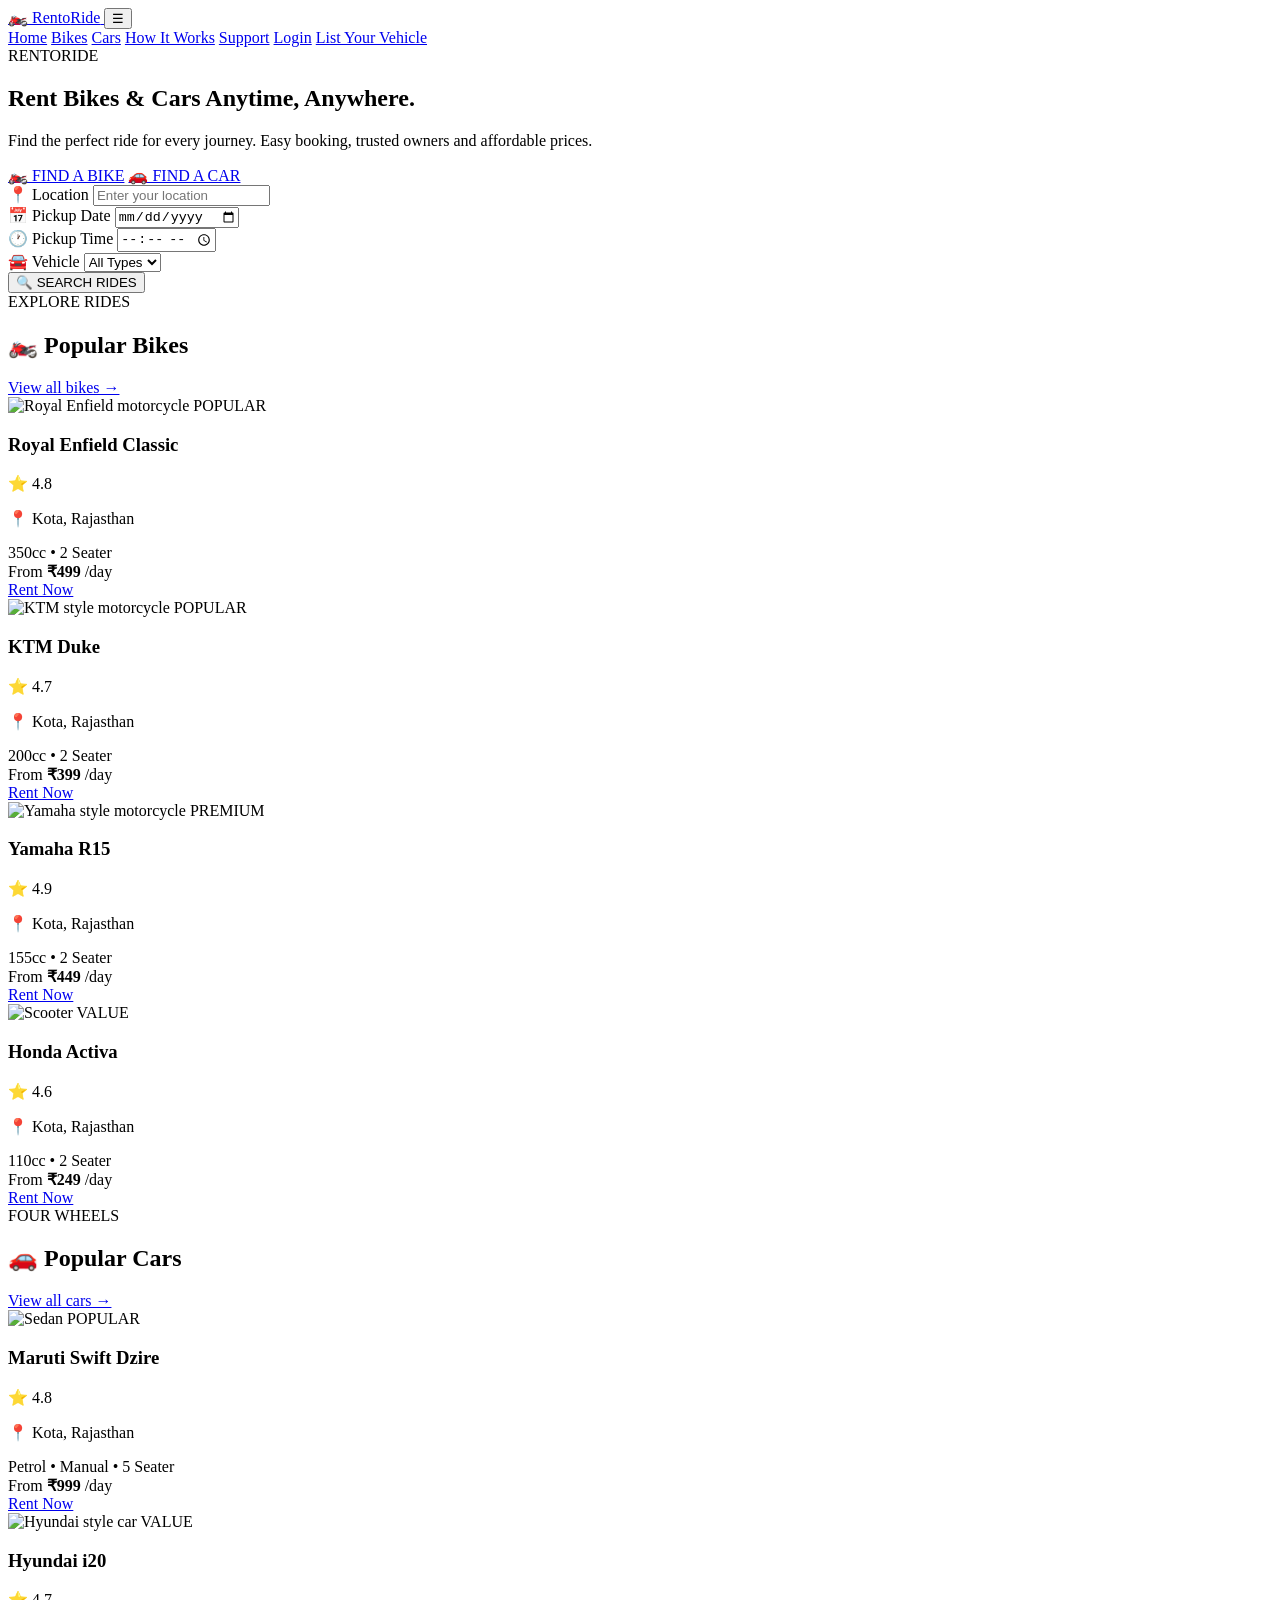
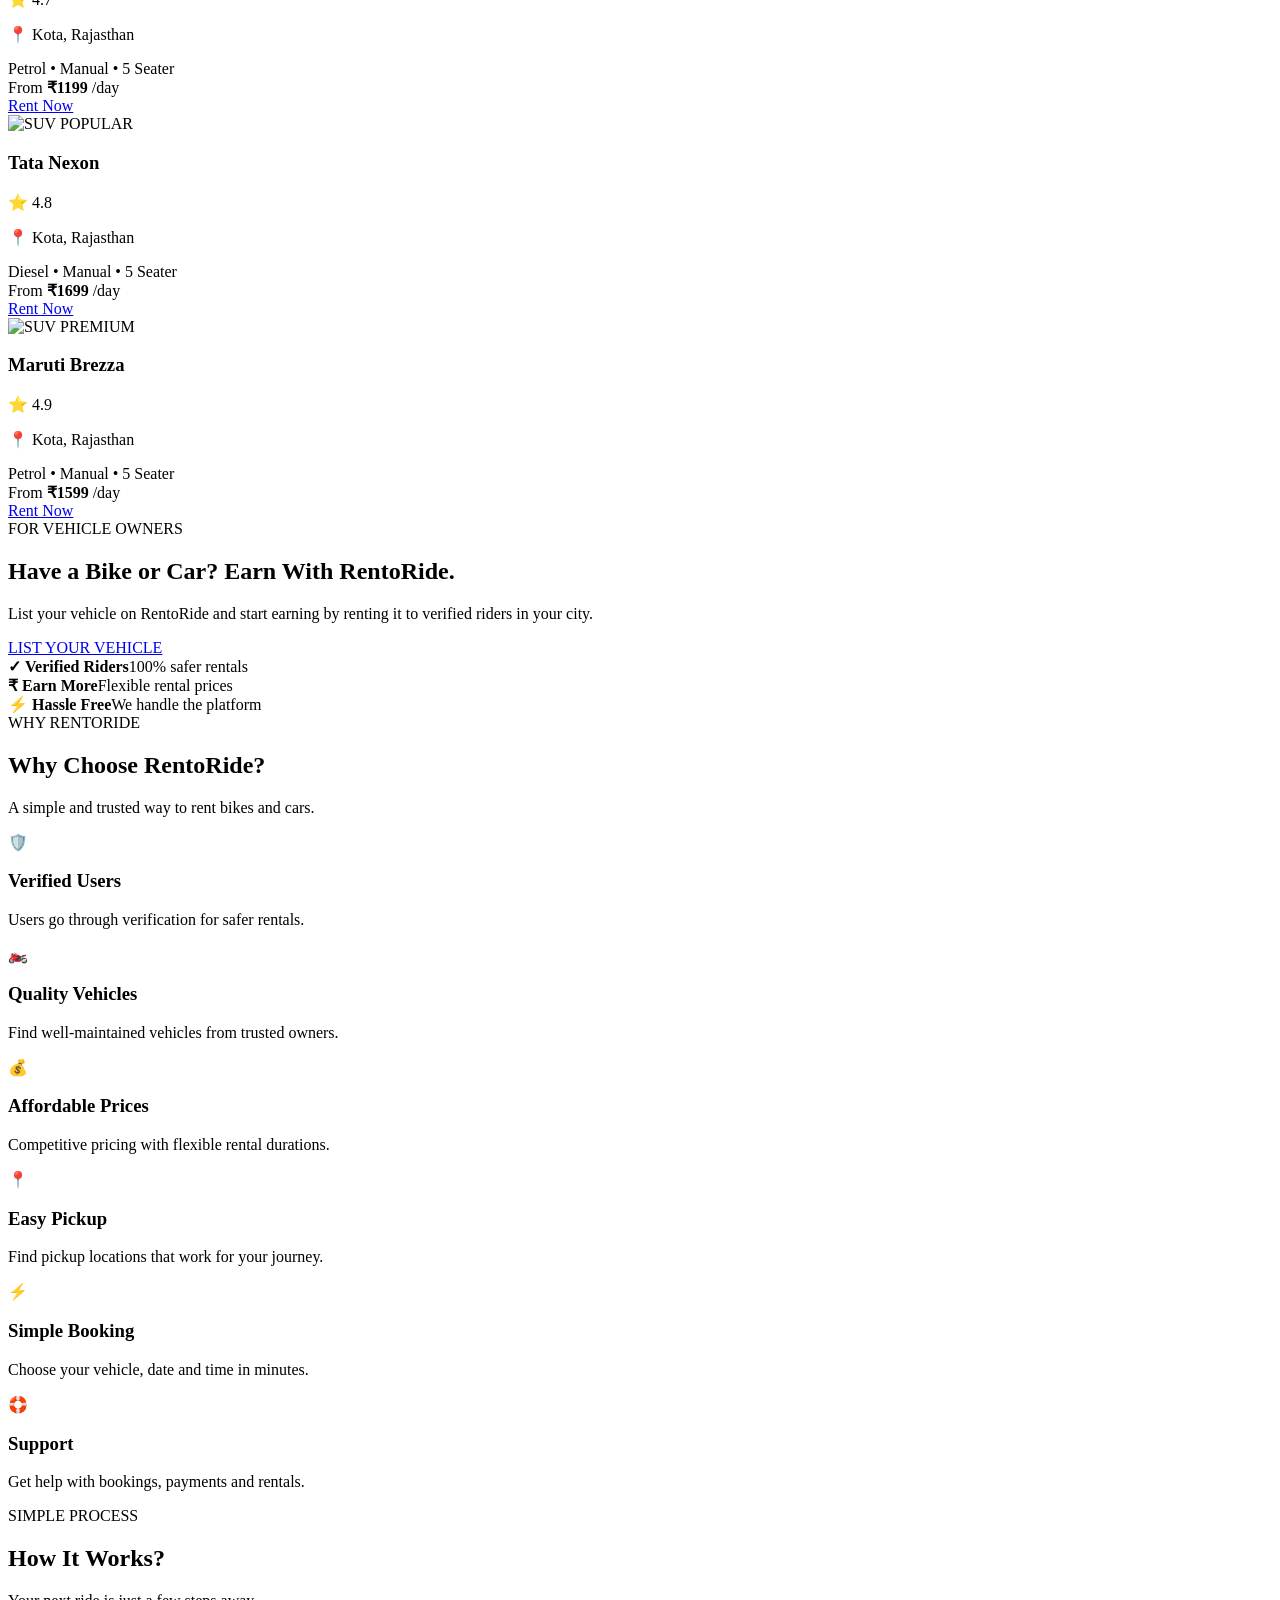
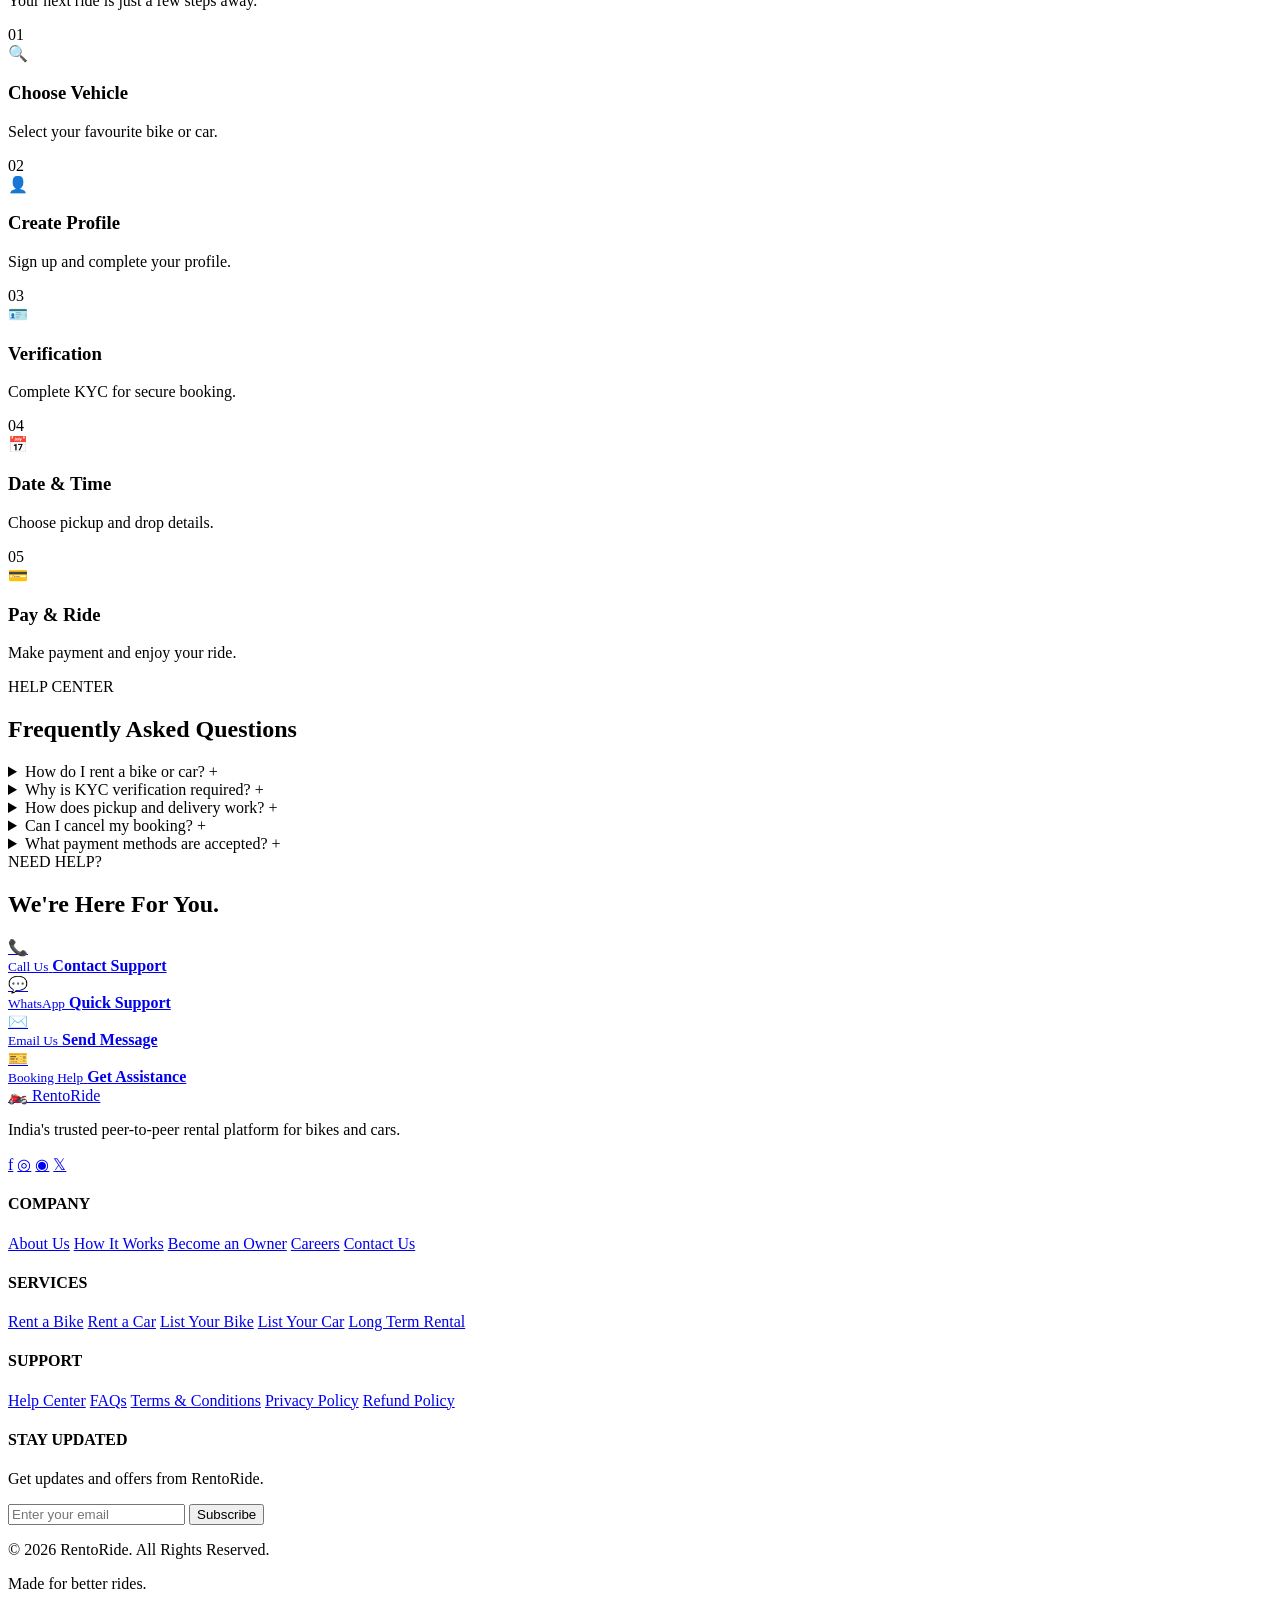
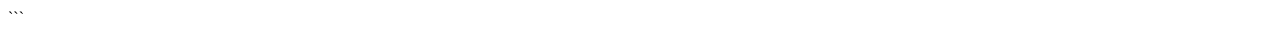
==== index.html @ 43063363 "Add files via upload" ====
<!DOCTYPE html>
<html lang="en">
<head>
  <meta charset="UTF-8">
  <meta name="viewport" content="width=device-width, initial-scale=1.0">
  <title>RentoRide | Rent Bikes & Cars</title>
  <meta name="description" content="Rent bikes and cars anytime, anywhere with RentoRide.">
  <link rel="stylesheet" href="css/home.css">
</head>

<body>

<header class="navbar">
  <div class="nav-container">

    <a href="index.html" class="logo">
      <span class="logo-icon">🏍️</span>
      Rento<span>Ride</span>
    </a>

    <button class="menu-toggle" id="menuToggle">☰</button>

    <nav class="nav-menu" id="navMenu">
      <a href="index.html" class="active">Home</a>
      <a href="bikes.html">Bikes</a>
      <a href="#cars">Cars</a>
      <a href="#how-it-works">How It Works</a>
      <a href="#support">Support</a>
      <a href="dashboard.html" class="login-btn">Login</a>
      <a href="list-vehicle.html" class="list-btn">List Your Vehicle</a>
    </nav>

  </div>
</header>


<!-- HERO -->

<section class="hero">

  <div class="hero-overlay"></div>

  <div class="hero-content">

    <div class="hero-text">

      <span class="hero-label">RENTORIDE</span>

      <h1>
        Rent Bikes & Cars
        <strong>Anytime, Anywhere.</strong>
      </h1>

      <p>
        Find the perfect ride for every journey.
        Easy booking, trusted owners and affordable prices.
      </p>

      <div class="hero-buttons">
        <a href="#bikes" class="primary-btn">🏍️ FIND A BIKE</a>
        <a href="#cars" class="secondary-btn">🚗 FIND A CAR</a>
      </div>

    </div>

  </div>


  <!-- SEARCH -->

  <div class="search-wrapper">

    <div class="search-box">

      <div class="search-field">
        <label>📍 Location</label>
        <input type="text" id="locationInput" placeholder="Enter your location">
      </div>

      <div class="search-field">
        <label>📅 Pickup Date</label>
        <input type="date" id="pickupDate">
      </div>

      <div class="search-field">
        <label>🕐 Pickup Time</label>
        <input type="time" id="pickupTime">
      </div>

      <div class="search-field">
        <label>🚘 Vehicle</label>

        <select id="vehicleType">
          <option value="all">All Types</option>
          <option value="bike">Bikes</option>
          <option value="car">Cars</option>
        </select>

      </div>

      <button class="search-button" id="searchBtn">
        🔍 SEARCH RIDES
      </button>

    </div>

  </div>

</section>


<main>


<!-- POPULAR BIKES -->

<section class="vehicles-section" id="bikes">

  <div class="container">

    <div class="section-top">

      <div>
        <span class="section-label">EXPLORE RIDES</span>
        <h2>🏍️ Popular Bikes</h2>
      </div>

      <a href="bikes.html" class="view-link">View all bikes →</a>

    </div>


    <div class="vehicle-grid">


      <article class="vehicle-card">

        <div class="vehicle-image">

          <img
            src="https://images.unsplash.com/photo-1558981806-ec527fa84c39?auto=format&fit=crop&w=900&q=85"
            alt="Royal Enfield motorcycle"
          >

          <span class="vehicle-badge">POPULAR</span>

        </div>

        <div class="vehicle-body">

          <div class="vehicle-title">
            <h3>Royal Enfield Classic</h3>
            <span class="rating">⭐ 4.8</span>
          </div>

          <p class="vehicle-location">📍 Kota, Rajasthan</p>

          <div class="vehicle-meta">
            350cc • 2 Seater
          </div>

          <div class="vehicle-price">
            <span>From</span>
            <strong>₹499</strong>
            <span>/day</span>
          </div>

          <a href="bikes.html" class="rent-button">Rent Now</a>

        </div>

      </article>


      <article class="vehicle-card">

        <div class="vehicle-image">

          <img
            src="https://images.unsplash.com/photo-1609630875171-b1321377ee65?auto=format&fit=crop&w=900&q=85"
            alt="KTM style motorcycle"
          >

          <span class="vehicle-badge">POPULAR</span>

        </div>

        <div class="vehicle-body">

          <div class="vehicle-title">
            <h3>KTM Duke</h3>
            <span class="rating">⭐ 4.7</span>
          </div>

          <p class="vehicle-location">📍 Kota, Rajasthan</p>

          <div class="vehicle-meta">
            200cc • 2 Seater
          </div>

          <div class="vehicle-price">
            <span>From</span>
            <strong>₹399</strong>
            <span>/day</span>
          </div>

          <a href="bikes.html" class="rent-button">Rent Now</a>

        </div>

      </article>


      <article class="vehicle-card">

        <div class="vehicle-image">

          <img
            src="https://images.unsplash.com/photo-1558980664-10ea56b2f1f7?auto=format&fit=crop&w=900&q=85"
            alt="Yamaha style motorcycle"
          >

          <span class="vehicle-badge premium">PREMIUM</span>

        </div>

        <div class="vehicle-body">

          <div class="vehicle-title">
            <h3>Yamaha R15</h3>
            <span class="rating">⭐ 4.9</span>
          </div>

          <p class="vehicle-location">📍 Kota, Rajasthan</p>

          <div class="vehicle-meta">
            155cc • 2 Seater
          </div>

          <div class="vehicle-price">
            <span>From</span>
            <strong>₹449</strong>
            <span>/day</span>
          </div>

          <a href="bikes.html" class="rent-button">Rent Now</a>

        </div>

      </article>


      <article class="vehicle-card">

        <div class="vehicle-image">

          <img
            src="https://images.unsplash.com/photo-1591637333184-19aa84b3e01f?auto=format&fit=crop&w=900&q=85"
            alt="Scooter"
          >

          <span class="vehicle-badge">VALUE</span>

        </div>

        <div class="vehicle-body">

          <div class="vehicle-title">
            <h3>Honda Activa</h3>
            <span class="rating">⭐ 4.6</span>
          </div>

          <p class="vehicle-location">📍 Kota, Rajasthan</p>

          <div class="vehicle-meta">
            110cc • 2 Seater
          </div>

          <div class="vehicle-price">
            <span>From</span>
            <strong>₹249</strong>
            <span>/day</span>
          </div>

          <a href="bikes.html" class="rent-button">Rent Now</a>

        </div>

      </article>

    </div>

  </div>

</section>


<!-- POPULAR CARS -->

<section class="vehicles-section cars-section" id="cars">

  <div class="container">

    <div class="section-top">

      <div>
        <span class="section-label">FOUR WHEELS</span>
        <h2>🚗 Popular Cars</h2>
      </div>

      <a href="cars.html" class="view-link">View all cars →</a>

    </div>


    <div class="vehicle-grid">


      <article class="vehicle-card">

        <div class="vehicle-image">

          <img
            src="https://images.unsplash.com/photo-1549924231-f129b911e442?auto=format&fit=crop&w=900&q=85"
            alt="Sedan"
          >

          <span class="vehicle-badge">POPULAR</span>

        </div>

        <div class="vehicle-body">

          <div class="vehicle-title">
            <h3>Maruti Swift Dzire</h3>
            <span class="rating">⭐ 4.8</span>
          </div>

          <p class="vehicle-location">📍 Kota, Rajasthan</p>

          <div class="vehicle-meta">
            Petrol • Manual • 5 Seater
          </div>

          <div class="vehicle-price">
            <span>From</span>
            <strong>₹999</strong>
            <span>/day</span>
          </div>

          <a href="cars.html" class="rent-button">Rent Now</a>

        </div>

      </article>


      <article class="vehicle-card">

        <div class="vehicle-image">

          <img
            src="https://images.unsplash.com/photo-1550355291-bbee04a92027?auto=format&fit=crop&w=900&q=85"
            alt="Hyundai style car"
          >

          <span class="vehicle-badge">VALUE</span>

        </div>

        <div class="vehicle-body">

          <div class="vehicle-title">
            <h3>Hyundai i20</h3>
            <span class="rating">⭐ 4.7</span>
          </div>

          <p class="vehicle-location">📍 Kota, Rajasthan</p>

          <div class="vehicle-meta">
            Petrol • Manual • 5 Seater
          </div>

          <div class="vehicle-price">
            <span>From</span>
            <strong>₹1199</strong>
            <span>/day</span>
          </div>

          <a href="cars.html" class="rent-button">Rent Now</a>

        </div>

      </article>


      <article class="vehicle-card">

        <div class="vehicle-image">

          <img
            src="https://images.unsplash.com/photo-1533473359331-0135ef1b58bf?auto=format&fit=crop&w=900&q=85"
            alt="SUV"
          >

          <span class="vehicle-badge">POPULAR</span>

        </div>

        <div class="vehicle-body">

          <div class="vehicle-title">
            <h3>Tata Nexon</h3>
            <span class="rating">⭐ 4.8</span>
          </div>

          <p class="vehicle-location">📍 Kota, Rajasthan</p>

          <div class="vehicle-meta">
            Diesel • Manual • 5 Seater
          </div>

          <div class="vehicle-price">
            <span>From</span>
            <strong>₹1699</strong>
            <span>/day</span>
          </div>

          <a href="cars.html" class="rent-button">Rent Now</a>

        </div>

      </article>


      <article class="vehicle-card">

        <div class="vehicle-image">

          <img
            src="https://images.unsplash.com/photo-1606664515524-ed2f786a0bd6?auto=format&fit=crop&w=900&q=85"
            alt="SUV"
          >

          <span class="vehicle-badge premium">PREMIUM</span>

        </div>

        <div class="vehicle-body">

          <div class="vehicle-title">
            <h3>Maruti Brezza</h3>
            <span class="rating">⭐ 4.9</span>
          </div>

          <p class="vehicle-location">📍 Kota, Rajasthan</p>

          <div class="vehicle-meta">
            Petrol • Manual • 5 Seater
          </div>

          <div class="vehicle-price">
            <span>From</span>
            <strong>₹1599</strong>
            <span>/day</span>
          </div>

          <a href="cars.html" class="rent-button">Rent Now</a>

        </div>

      </article>

    </div>

  </div>

</section>


<!-- EARN -->

<section class="earn-section">

  <div class="earn-container">

    <div class="earn-content">

      <span class="section-label light">FOR VEHICLE OWNERS</span>

      <h2>
        Have a Bike or Car?
        <strong>Earn With RentoRide.</strong>
      </h2>

      <p>
        List your vehicle on RentoRide and start earning
        by renting it to verified riders in your city.
      </p>

      <a href="list-vehicle.html" class="primary-btn">
        LIST YOUR VEHICLE
      </a>

    </div>

    <div class="earn-points">

      <div>
        <strong>✓</strong>
        <span><b>Verified Riders</b>100% safer rentals</span>
      </div>

      <div>
        <strong>₹</strong>
        <span><b>Earn More</b>Flexible rental prices</span>
      </div>

      <div>
        <strong>⚡</strong>
        <span><b>Hassle Free</b>We handle the platform</span>
      </div>

    </div>

  </div>

</section>


<!-- WHY CHOOSE -->

<section class="why-section">

  <div class="container">

    <div class="section-heading">

      <span class="section-label">WHY RENTORIDE</span>

      <h2>
        Why Choose <span>RentoRide?</span>
      </h2>

      <p>
        A simple and trusted way to rent bikes and cars.
      </p>

    </div>


    <div class="why-grid">

      <div class="why-card">
        <div class="why-icon">🛡️</div>
        <h3>Verified Users</h3>
        <p>Users go through verification for safer rentals.</p>
      </div>

      <div class="why-card">
        <div class="why-icon">🏍️</div>
        <h3>Quality Vehicles</h3>
        <p>Find well-maintained vehicles from trusted owners.</p>
      </div>

      <div class="why-card">
        <div class="why-icon">💰</div>
        <h3>Affordable Prices</h3>
        <p>Competitive pricing with flexible rental durations.</p>
      </div>

      <div class="why-card">
        <div class="why-icon">📍</div>
        <h3>Easy Pickup</h3>
        <p>Find pickup locations that work for your journey.</p>
      </div>

      <div class="why-card">
        <div class="why-icon">⚡</div>
        <h3>Simple Booking</h3>
        <p>Choose your vehicle, date and time in minutes.</p>
      </div>

      <div class="why-card">
        <div class="why-icon">🛟</div>
        <h3>Support</h3>
        <p>Get help with bookings, payments and rentals.</p>
      </div>

    </div>

  </div>

</section>


<!-- HOW IT WORKS -->

<section class="how-section" id="how-it-works">

  <div class="container">

    <div class="section-heading">

      <span class="section-label">SIMPLE PROCESS</span>

      <h2>How It <span>Works?</span></h2>

      <p>Your next ride is just a few steps away.</p>

    </div>


    <div class="steps">

      <div class="step">
        <span class="step-number">01</span>
        <div class="step-icon">🔍</div>
        <h3>Choose Vehicle</h3>
        <p>Select your favourite bike or car.</p>
      </div>

      <div class="step">
        <span class="step-number">02</span>
        <div class="step-icon">👤</div>
        <h3>Create Profile</h3>
        <p>Sign up and complete your profile.</p>
      </div>

      <div class="step">
        <span class="step-number">03</span>
        <div class="step-icon">🪪</div>
        <h3>Verification</h3>
        <p>Complete KYC for secure booking.</p>
      </div>

      <div class="step">
        <span class="step-number">04</span>
        <div class="step-icon">📅</div>
        <h3>Date & Time</h3>
        <p>Choose pickup and drop details.</p>
      </div>

      <div class="step">
        <span class="step-number">05</span>
        <div class="step-icon">💳</div>
        <h3>Pay & Ride</h3>
        <p>Make payment and enjoy your ride.</p>
      </div>

    </div>

  </div>

</section>


<!-- FAQ -->

<section class="faq-section">

  <div class="container faq-container">

    <div class="section-heading">

      <span class="section-label">HELP CENTER</span>

      <h2>Frequently Asked <span>Questions</span></h2>

    </div>


    <div class="faq-list">

      <details class="faq-item">
        <summary>How do I rent a bike or car? <span>+</span></summary>
        <p>
          Choose a vehicle, complete your profile and verification,
          select your date and time, then complete the payment.
        </p>
      </details>

      <details class="faq-item">
        <summary>Why is KYC verification required? <span>+</span></summary>
        <p>
          Verification helps create a safer rental experience
          for customers and vehicle owners.
        </p>
      </details>

      <details class="faq-item">
        <summary>How does pickup and delivery work? <span>+</span></summary>
        <p>
          The available pickup or delivery option depends on
          what the vehicle owner has enabled.
        </p>
      </details>

      <details class="faq-item">
        <summary>Can I cancel my booking? <span>+</span></summary>
        <p>
          Cancellation and refund eligibility will depend on
          the final RentoRide cancellation policy.
        </p>
      </details>

      <details class="faq-item">
        <summary>What payment methods are accepted? <span>+</span></summary>
        <p>
          Available payment methods will be shown during
          the final payment step.
        </p>
      </details>

    </div>

  </div>

</section>


<!-- SUPPORT -->

<section class="support-section" id="support">

  <div class="container">

    <div class="section-heading">

      <span class="section-label">NEED HELP?</span>

      <h2>We're Here <span>For You.</span></h2>

    </div>


    <div class="support-grid">

      <a href="tel:+919588884172" class="support-card">
        <div class="support-icon">📞</div>
        <small>Call Us</small>
        <strong>Contact Support</strong>
      </a>

      <a href="https://wa.me/919588884172" class="support-card">
        <div class="support-icon">💬</div>
        <small>WhatsApp</small>
        <strong>Quick Support</strong>
      </a>

      <a href="mailto:support@rentoride.com" class="support-card">
        <div class="support-icon">✉️</div>
        <small>Email Us</small>
        <strong>Send Message</strong>
      </a>

      <a href="#support" class="support-card">
        <div class="support-icon">🎫</div>
        <small>Booking Help</small>
        <strong>Get Assistance</strong>
      </a>

    </div>

  </div>

</section>

</main>


<!-- FOOTER -->

<footer class="footer">

  <div class="footer-container">

    <div class="footer-brand">

      <a href="index.html" class="footer-logo">
        🏍️ Rento<span>Ride</span>
      </a>

      <p>
        India's trusted peer-to-peer rental platform
        for bikes and cars.
      </p>

      <div class="social-links">
        <a href="#">f</a>
        <a href="#">◎</a>
        <a href="#">◉</a>
        <a href="#">𝕏</a>
      </div>

    </div>


    <div class="footer-column">

      <h4>COMPANY</h4>

      <a href="#">About Us</a>
      <a href="#how-it-works">How It Works</a>
      <a href="#">Become an Owner</a>
      <a href="#">Careers</a>
      <a href="#support">Contact Us</a>

    </div>


    <div class="footer-column">

      <h4>SERVICES</h4>

      <a href="bikes.html">Rent a Bike</a>
      <a href="cars.html">Rent a Car</a>
      <a href="list-vehicle.html">List Your Bike</a>
      <a href="list-vehicle.html">List Your Car</a>
      <a href="#">Long Term Rental</a>

    </div>


    <div class="footer-column">

      <h4>SUPPORT</h4>

      <a href="#support">Help Center</a>
      <a href="#">FAQs</a>
      <a href="#">Terms & Conditions</a>
      <a href="#">Privacy Policy</a>
      <a href="#">Refund Policy</a>

    </div>


    <div class="footer-column newsletter">

      <h4>STAY UPDATED</h4>

      <p>Get updates and offers from RentoRide.</p>

      <div class="newsletter-box">

        <input
          type="email"
          id="newsletterEmail"
          placeholder="Enter your email"
        >

        <button id="subscribeBtn">
          Subscribe
        </button>

      </div>

      <small id="subscribeMessage"></small>

    </div>

  </div>


  <div class="footer-bottom">

    <p>© 2026 RentoRide. All Rights Reserved.</p>
    <p>Made for better rides.</p>

  </div>

</footer>


<script src="js/home.js"></script>

</body>
</html>
```
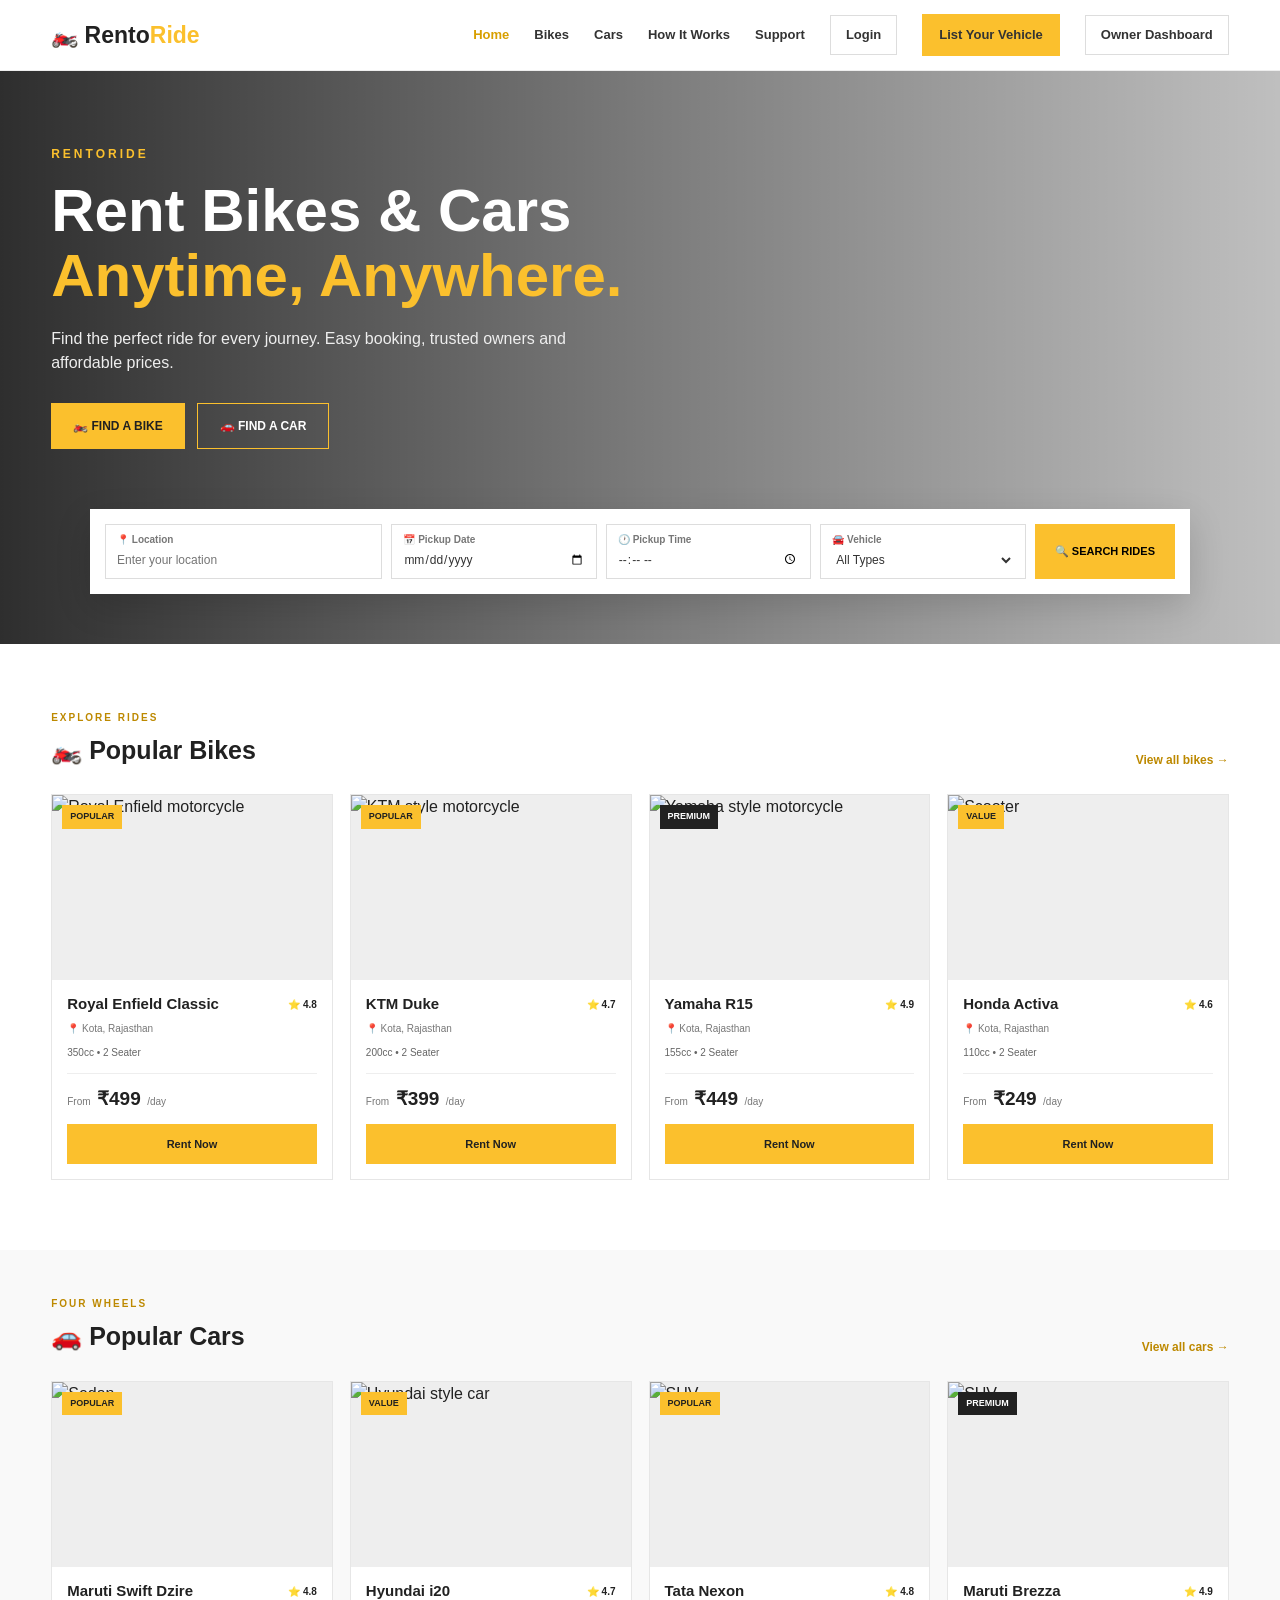
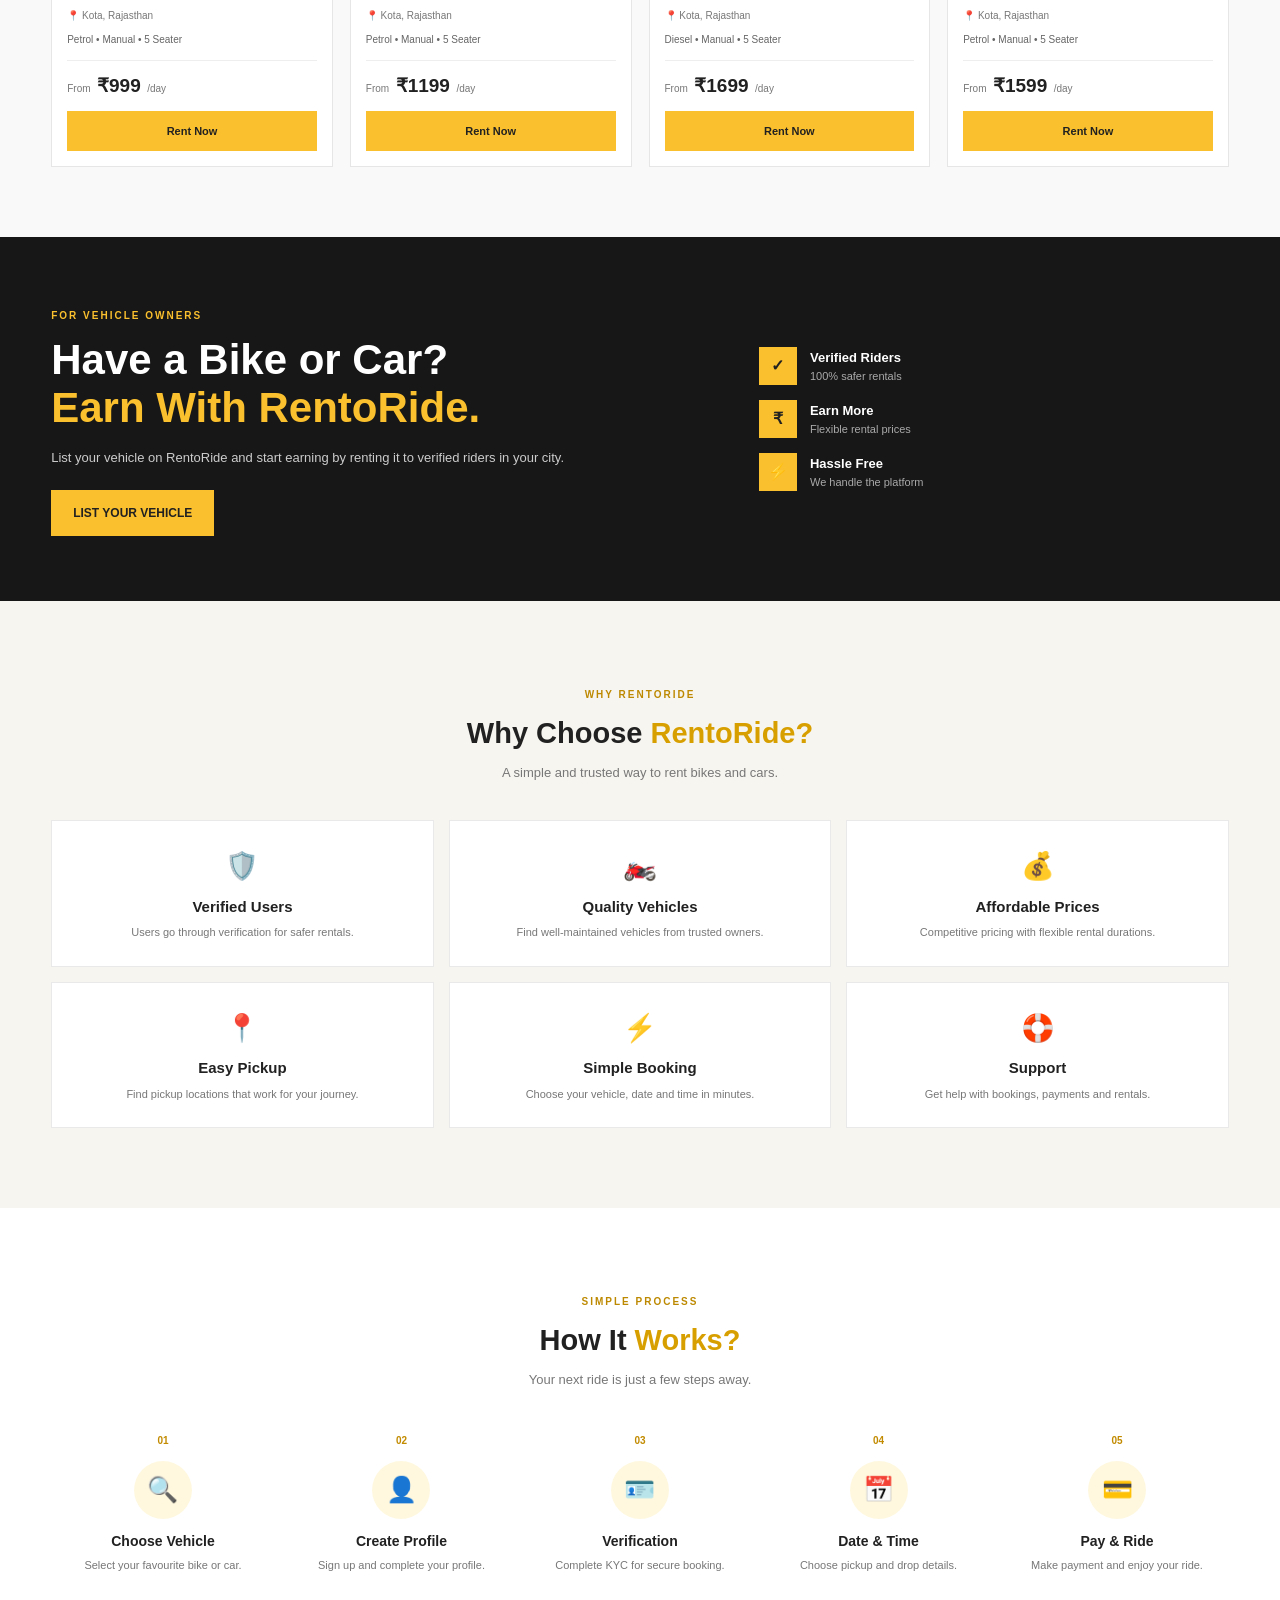
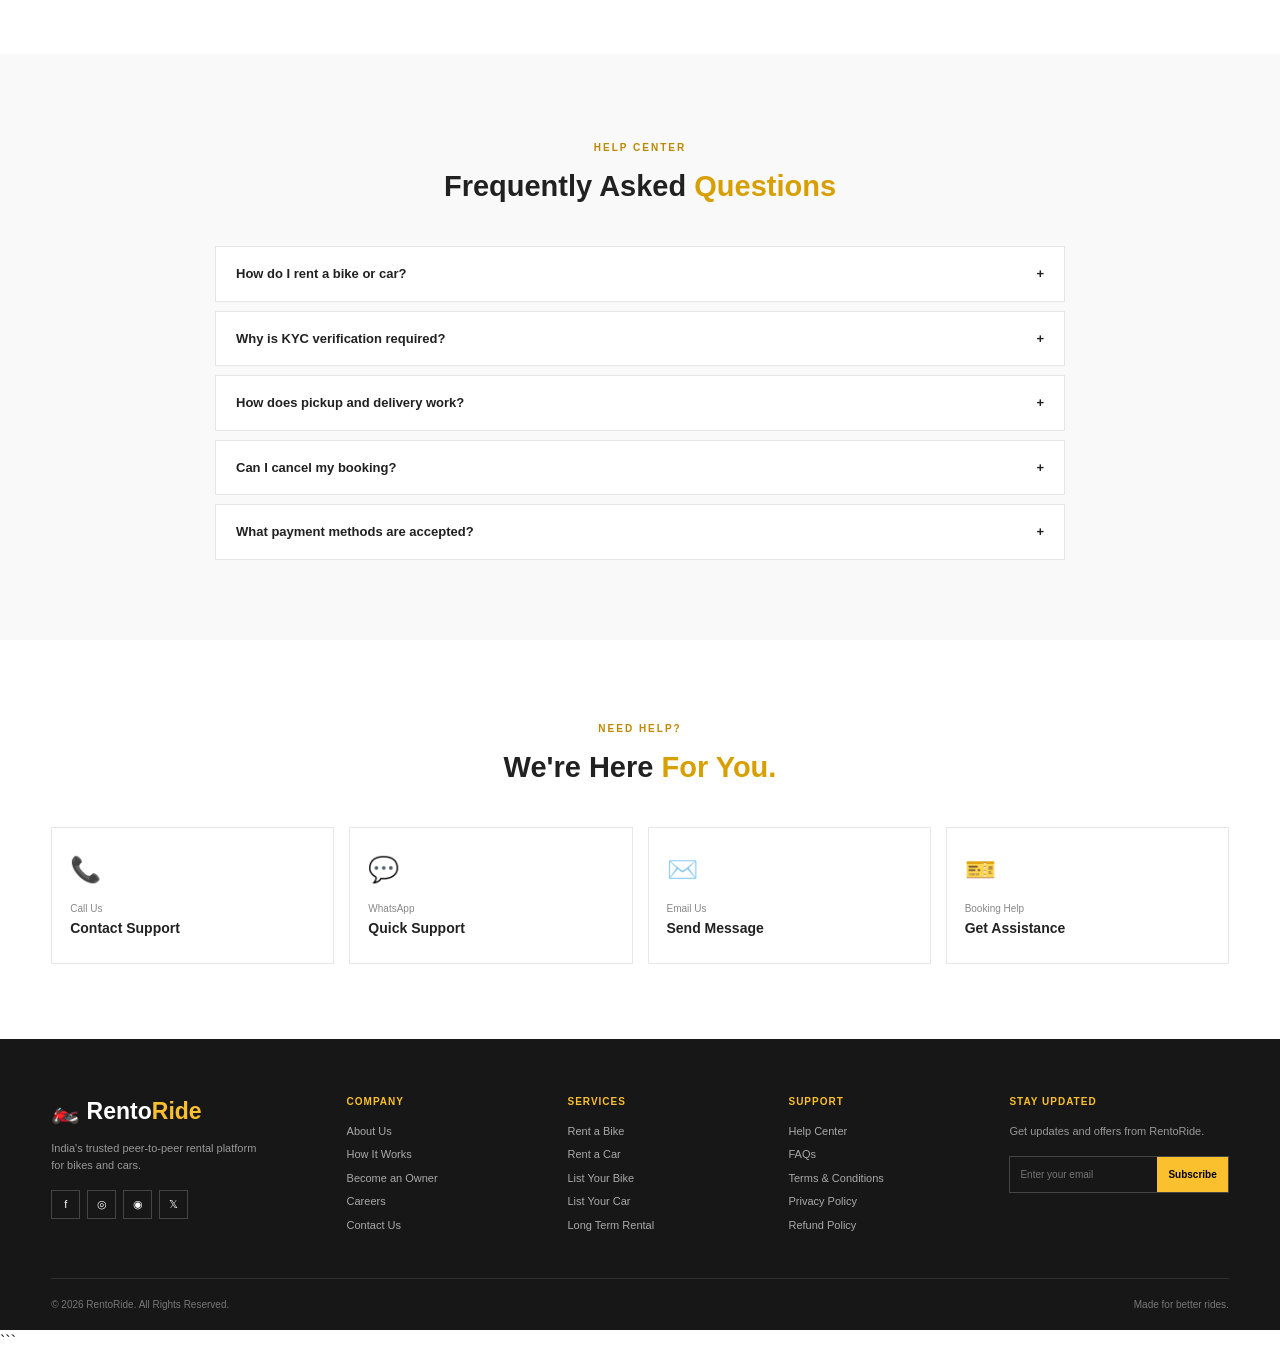
==== commit f8507943: "Add files via upload" ====
--- a/index.html
+++ b/index.html
@@ -26,8 +26,9 @@
       <a href="#cars">Cars</a>
       <a href="#how-it-works">How It Works</a>
       <a href="#support">Support</a>
-      <a href="dashboard.html" class="login-btn">Login</a>
+      <a href="login.html" class="login-btn">Login</a>
       <a href="list-vehicle.html" class="list-btn">List Your Vehicle</a>
+      <a href="owner-dashboard.html" class="login-btn">Owner Dashboard</a>
     </nav>
 
   </div>
--- a/css/home.css
+++ b/css/home.css
@@ -0,0 +1,943 @@
+* {
+  margin: 0;
+  padding: 0;
+  box-sizing: border-box;
+}
+
+html {
+  scroll-behavior: smooth;
+}
+
+body {
+  font-family: Inter, Poppins, Roboto, Arial, sans-serif;
+  color: #212121;
+  background: #fff;
+  line-height: 1.5;
+}
+
+a {
+  color: inherit;
+  text-decoration: none;
+}
+
+button,
+input,
+select {
+  font: inherit;
+}
+
+img {
+  max-width: 100%;
+}
+
+.container,
+.nav-container,
+.footer-container,
+.earn-container {
+  width: min(1180px, 92%);
+  margin: auto;
+}
+
+
+/* NAVBAR */
+
+.navbar {
+  position: sticky;
+  top: 0;
+  z-index: 1000;
+  background: #fff;
+  border-bottom: 1px solid #eee;
+}
+
+.nav-container {
+  min-height: 70px;
+  display: flex;
+  align-items: center;
+  justify-content: space-between;
+}
+
+.logo,
+.footer-logo {
+  font-size: 23px;
+  font-weight: 800;
+}
+
+.logo span,
+.footer-logo span {
+  color: #fbc02d;
+}
+
+.logo-icon {
+  font-size: 22px;
+}
+
+.nav-menu {
+  display: flex;
+  align-items: center;
+  gap: 25px;
+}
+
+.nav-menu a {
+  font-size: 13px;
+  font-weight: 600;
+  color: #333;
+}
+
+.nav-menu a:hover,
+.nav-menu a.active {
+  color: #d89f00;
+}
+
+.login-btn {
+  border: 1px solid #ddd;
+  padding: 9px 15px;
+}
+
+.list-btn {
+  background: #fbc02d;
+  padding: 11px 17px;
+  font-weight: 800 !important;
+}
+
+.menu-toggle {
+  display: none;
+  border: 0;
+  background: transparent;
+  font-size: 27px;
+  cursor: pointer;
+}
+
+
+/* HERO */
+
+.hero {
+  min-height: auto;
+  padding: 70px 0 50px;
+  position: relative;
+  color: #fff;
+  display: flex !important;
+  flex-direction: column !important;
+  align-items: stretch !important;
+  background-image:
+    url("https://images.unsplash.com/photo-1558981806-ec527fa84c39?auto=format&fit=crop&w=1900&q=90");
+  background-size: cover;
+  background-position: center;
+}
+
+.hero-overlay {
+  position: absolute;
+  inset: 0;
+  background: linear-gradient(
+    90deg,
+    rgba(0,0,0,.82),
+    rgba(0,0,0,.52),
+    rgba(0,0,0,.25)
+  );
+}
+
+.hero-content {
+  width: min(1180px, 92%);
+  margin: auto;
+  position: relative;
+  z-index: 2;
+  order: 1 !important;
+
+  /* Force everything inside (text, buttons, search box) into one
+     column, top to bottom, no matter what the markup's own layout
+     rules try to do. This is what guarantees the search box always
+     ends up BELOW the heading/buttons instead of floating beside
+     them. */
+  display: flex !important;
+  flex-direction: column !important;
+  align-items: stretch !important;
+}
+
+.hero-text {
+  max-width: 610px;
+  order: 1;
+}
+
+.hero-label {
+  color: #fbc02d;
+  font-size: 12px;
+  font-weight: 800;
+  letter-spacing: 3px;
+}
+
+.hero h1 {
+  font-size: clamp(38px, 5vw, 60px);
+  line-height: 1.08;
+  margin: 14px 0 18px;
+  font-weight: 800;
+}
+
+.hero h1 strong {
+  display: block;
+  color: #fbc02d;
+}
+
+.hero p {
+  color: #eee;
+  max-width: 530px;
+  font-size: 16px;
+  margin-bottom: 28px;
+}
+
+.hero-buttons {
+  display: flex;
+  gap: 12px;
+  flex-wrap: wrap;
+  margin-bottom: 30px;
+  position: relative;
+  z-index: 3;
+  order: 2;
+}
+
+.primary-btn,
+.secondary-btn {
+  min-height: 46px;
+  padding: 0 22px;
+  display: inline-flex;
+  align-items: center;
+  justify-content: center;
+  font-size: 12px;
+  font-weight: 800;
+}
+
+.primary-btn {
+  background: #fbc02d;
+  color: #212121;
+}
+
+.secondary-btn {
+  color: #fff;
+  border: 1px solid #fbc02d;
+}
+
+
+/* SEARCH */
+
+.search-wrapper {
+  /* Previously absolute-positioned and floated over the hero with a
+     guessed offset — fragile, and easily knocked sideways by
+     anything else in the markup. Forcing it static + last in the
+     flex order guarantees it always renders below the heading and
+     buttons, full width, on every screen size. */
+  position: static !important;
+  inset: auto !important;
+  left: auto !important;
+  right: auto !important;
+  bottom: auto !important;
+  top: auto !important;
+  order: 3 !important;
+  width: 100% !important;
+  max-width: 1100px;
+  margin: 30px auto 0 !important;
+  z-index: 10;
+}
+
+.search-box {
+  background: #fff;
+  padding: 15px;
+  display: grid;
+  grid-template-columns: 1.35fr 1fr 1fr 1fr auto;
+  gap: 9px;
+  box-shadow: 0 12px 35px rgba(0,0,0,.15);
+}
+
+.search-field {
+  border: 1px solid #ddd;
+  padding: 7px 11px;
+}
+
+.search-field label {
+  display: block;
+  font-size: 10px;
+  font-weight: 700;
+  color: #777;
+}
+
+.search-field input,
+.search-field select {
+  width: 100%;
+  border: 0;
+  outline: 0;
+  color: #333;
+  background: #fff;
+  font-size: 12px;
+}
+
+.search-button {
+  border: 0;
+  background: #fbc02d;
+  padding: 0 20px;
+  font-size: 11px;
+  font-weight: 800;
+  cursor: pointer;
+}
+
+
+/* SECTIONS */
+
+.vehicles-section {
+  padding: 60px 0 70px;
+  background: #fff;
+}
+
+.cars-section {
+  padding-top: 40px;
+  background: #f9f9f9;
+}
+
+.section-top {
+  display: flex;
+  align-items: end;
+  justify-content: space-between;
+  margin-bottom: 25px;
+}
+
+.section-label {
+  color: #bd8900;
+  font-size: 10px;
+  letter-spacing: 2px;
+  font-weight: 800;
+}
+
+.section-top h2 {
+  font-size: 25px;
+  margin-top: 4px;
+}
+
+.view-link {
+  color: #bd8900;
+  font-size: 12px;
+  font-weight: 800;
+}
+
+
+/* VEHICLE CARDS */
+
+.vehicle-grid {
+  display: grid;
+  grid-template-columns: repeat(4, 1fr);
+  gap: 17px;
+}
+
+.vehicle-card {
+  background: #fff;
+  border: 1px solid #e6e6e6;
+  overflow: hidden;
+  transition: .25s;
+}
+
+.vehicle-card:hover {
+  transform: translateY(-5px);
+  box-shadow: 0 12px 28px rgba(0,0,0,.10);
+}
+
+.vehicle-image {
+  height: 185px;
+  position: relative;
+  overflow: hidden;
+  background: #eee;
+}
+
+.vehicle-image img {
+  width: 100%;
+  height: 100%;
+  object-fit: cover;
+  display: block;
+}
+
+.vehicle-badge {
+  position: absolute;
+  left: 10px;
+  top: 10px;
+  background: #fbc02d;
+  padding: 5px 8px;
+  font-size: 9px;
+  font-weight: 800;
+}
+
+.vehicle-badge.premium {
+  background: #212121;
+  color: #fff;
+}
+
+.vehicle-body {
+  padding: 15px;
+}
+
+.vehicle-title {
+  display: flex;
+  justify-content: space-between;
+  align-items: center;
+  gap: 5px;
+}
+
+.vehicle-title h3 {
+  font-size: 15px;
+  line-height: 1.25;
+}
+
+.rating {
+  font-size: 10px;
+  white-space: nowrap;
+  font-weight: 700;
+}
+
+.vehicle-location {
+  color: #777;
+  font-size: 10px;
+  margin-top: 7px;
+}
+
+.vehicle-meta {
+  color: #666;
+  font-size: 10px;
+  margin: 9px 0 13px;
+}
+
+.vehicle-price {
+  border-top: 1px solid #eee;
+  padding-top: 11px;
+  margin-bottom: 11px;
+}
+
+.vehicle-price span {
+  font-size: 10px;
+  color: #777;
+}
+
+.vehicle-price strong {
+  font-size: 19px;
+  margin: 0 2px;
+}
+
+.rent-button {
+  display: flex;
+  align-items: center;
+  justify-content: center;
+  min-height: 40px;
+  background: #fbc02d;
+  font-size: 11px;
+  font-weight: 800;
+}
+
+
+/* EARN */
+
+.earn-section {
+  padding: 65px 0;
+  background: #171717;
+  color: #fff;
+}
+
+.earn-container {
+  display: grid;
+  grid-template-columns: 1.4fr 1fr;
+  gap: 50px;
+  align-items: center;
+}
+
+.earn-content h2 {
+  font-size: clamp(28px, 4vw, 42px);
+  line-height: 1.15;
+  margin: 10px 0 15px;
+}
+
+.earn-content h2 strong {
+  display: block;
+  color: #fbc02d;
+}
+
+.earn-content p {
+  color: #ccc;
+  font-size: 13px;
+  max-width: 550px;
+  margin-bottom: 23px;
+}
+
+.light {
+  color: #fbc02d;
+}
+
+.earn-points {
+  display: flex;
+  flex-direction: column;
+  gap: 15px;
+}
+
+.earn-points > div {
+  display: flex;
+  gap: 13px;
+  align-items: center;
+}
+
+.earn-points strong {
+  width: 38px;
+  height: 38px;
+  display: flex;
+  align-items: center;
+  justify-content: center;
+  background: #fbc02d;
+  color: #212121;
+}
+
+.earn-points span {
+  color: #aaa;
+  font-size: 11px;
+}
+
+.earn-points b {
+  display: block;
+  color: #fff;
+  font-size: 13px;
+}
+
+
+/* WHY */
+
+.why-section {
+  padding: 80px 0;
+  background: #f7f5f0;
+}
+
+.section-heading {
+  text-align: center;
+  max-width: 650px;
+  margin: 0 auto 38px;
+}
+
+.section-heading h2 {
+  font-size: 29px;
+  margin: 7px 0;
+}
+
+.section-heading h2 span {
+  color: #d89f00;
+}
+
+.section-heading p {
+  color: #777;
+  font-size: 13px;
+}
+
+.why-grid {
+  display: grid;
+  grid-template-columns: repeat(3, 1fr);
+  gap: 15px;
+}
+
+.why-card {
+  background: #fff;
+  padding: 25px;
+  border: 1px solid #e9e9e9;
+  text-align: center;
+}
+
+.why-icon {
+  font-size: 27px;
+  margin-bottom: 9px;
+}
+
+.why-card h3 {
+  font-size: 15px;
+  margin-bottom: 6px;
+}
+
+.why-card p {
+  font-size: 11px;
+  color: #777;
+}
+
+
+/* HOW */
+
+.how-section {
+  padding: 80px 0;
+  background: #fff;
+}
+
+.steps {
+  display: grid;
+  grid-template-columns: repeat(5, 1fr);
+  gap: 15px;
+}
+
+.step {
+  text-align: center;
+}
+
+.step-number {
+  color: #c28b00;
+  font-size: 10px;
+  font-weight: 800;
+}
+
+.step-icon {
+  width: 58px;
+  height: 58px;
+  margin: 10px auto 12px;
+  border-radius: 50%;
+  background: #fff8df;
+  display: flex;
+  align-items: center;
+  justify-content: center;
+  font-size: 25px;
+}
+
+.step h3 {
+  font-size: 14px;
+  margin-bottom: 5px;
+}
+
+.step p {
+  color: #777;
+  font-size: 11px;
+}
+
+
+/* FAQ */
+
+.faq-section {
+  padding: 80px 0;
+  background: #f9f9f9;
+}
+
+.faq-container {
+  max-width: 850px;
+}
+
+.faq-list {
+  display: flex;
+  flex-direction: column;
+  gap: 9px;
+}
+
+.faq-item {
+  background: #fff;
+  border: 1px solid #e6e6e6;
+}
+
+.faq-item summary {
+  list-style: none;
+  cursor: pointer;
+  padding: 17px 20px;
+  font-size: 13px;
+  font-weight: 700;
+  display: flex;
+  justify-content: space-between;
+}
+
+.faq-item summary::-webkit-details-marker {
+  display: none;
+}
+
+.faq-item p {
+  padding: 0 20px 18px;
+  color: #777;
+  font-size: 12px;
+}
+
+
+/* SUPPORT */
+
+.support-section {
+  padding: 75px 0;
+  background: #fff;
+}
+
+.support-grid {
+  display: grid;
+  grid-template-columns: repeat(4, 1fr);
+  gap: 15px;
+}
+
+.support-card {
+  border: 1px solid #e7e7e7;
+  padding: 23px 18px;
+  background: #fff;
+  transition: .2s;
+}
+
+.support-card:hover {
+  border-color: #fbc02d;
+  transform: translateY(-3px);
+}
+
+.support-icon {
+  font-size: 25px;
+  margin-bottom: 12px;
+}
+
+.support-card small {
+  display: block;
+  color: #888;
+  font-size: 10px;
+}
+
+.support-card strong {
+  font-size: 14px;
+}
+
+
+/* FOOTER */
+
+.footer {
+  background: #171717;
+  color: #fff;
+  padding-top: 55px;
+}
+
+.footer-container {
+  display: grid;
+  grid-template-columns: 1.4fr repeat(4, 1fr);
+  gap: 35px;
+  padding-bottom: 45px;
+}
+
+.footer-logo {
+  display: inline-block;
+  margin-bottom: 12px;
+}
+
+.footer-brand p {
+  color: #999;
+  font-size: 11px;
+  max-width: 220px;
+}
+
+.social-links {
+  display: flex;
+  gap: 7px;
+  margin-top: 17px;
+}
+
+.social-links a {
+  width: 29px;
+  height: 29px;
+  border: 1px solid #444;
+  display: flex;
+  align-items: center;
+  justify-content: center;
+  font-size: 11px;
+}
+
+.footer-column {
+  display: flex;
+  flex-direction: column;
+  gap: 7px;
+}
+
+.footer-column h4 {
+  color: #fbc02d;
+  font-size: 10px;
+  letter-spacing: 1px;
+  margin-bottom: 7px;
+}
+
+.footer-column a {
+  color: #aaa;
+  font-size: 11px;
+}
+
+.newsletter p {
+  color: #999;
+  font-size: 11px;
+  margin-bottom: 10px;
+}
+
+.newsletter-box {
+  display: flex;
+  border: 1px solid #444;
+}
+
+.newsletter-box input {
+  min-width: 0;
+  flex: 1;
+  background: transparent;
+  border: 0;
+  outline: 0;
+  color: #fff;
+  padding: 10px;
+  font-size: 10px;
+}
+
+.newsletter-box button {
+  border: 0;
+  background: #fbc02d;
+  padding: 0 11px;
+  font-size: 10px;
+  font-weight: 800;
+  cursor: pointer;
+}
+
+#subscribeMessage {
+  display: block;
+  color: #fbc02d;
+  margin-top: 7px;
+  font-size: 10px;
+}
+
+.footer-bottom {
+  border-top: 1px solid #303030;
+  width: min(1180px, 92%);
+  margin: auto;
+  padding: 18px 0;
+  display: flex;
+  justify-content: space-between;
+  color: #777;
+  font-size: 10px;
+}
+
+
+/* TABLET */
+
+@media (max-width: 1000px) {
+
+  .vehicle-grid {
+    grid-template-columns: repeat(2, 1fr);
+  }
+
+  .search-box {
+    grid-template-columns: repeat(2, 1fr);
+  }
+
+  .search-button {
+    min-height: 45px;
+  }
+
+  .steps {
+    grid-template-columns: repeat(3, 1fr);
+  }
+
+  .footer-container {
+    grid-template-columns: repeat(2, 1fr);
+  }
+}
+
+
+/* MOBILE */
+
+@media (max-width: 700px) {
+
+  .menu-toggle {
+    display: block;
+  }
+
+  .nav-menu {
+    display: none;
+    position: absolute;
+    top: 64px;
+    left: 0;
+    right: 0;
+    padding: 10px 4%;
+    background: #fff;
+    border-bottom: 1px solid #ddd;
+    flex-direction: column;
+    align-items: stretch;
+    gap: 0;
+  }
+
+  .nav-menu.active {
+    display: flex;
+  }
+
+  .nav-menu a {
+    padding: 12px 4px;
+    border-bottom: 1px solid #eee;
+  }
+
+  .login-btn,
+  .list-btn {
+    text-align: center;
+    margin-top: 7px;
+  }
+
+  .hero {
+    min-height: auto;
+    padding: 40px 0;
+  }
+
+  .hero h1 {
+    font-size: 38px;
+  }
+
+  .hero p {
+    font-size: 14px;
+  }
+
+  .hero-buttons {
+    flex-direction: column;
+    margin-bottom: 20px;
+  }
+
+  .hero-buttons a {
+    width: 100%;
+  }
+
+  .search-box {
+    grid-template-columns: repeat(2, 1fr);
+    padding: 12px;
+  }
+
+  .search-button {
+    min-height: 45px;
+    grid-column: 1 / -1;
+  }
+
+  .vehicles-section {
+    padding-top: 55px;
+  }
+
+  .cars-section {
+    padding-top: 60px;
+  }
+
+  .vehicle-grid {
+    grid-template-columns: 1fr;
+  }
+
+  .vehicle-image {
+    height: 230px;
+  }
+
+  .earn-container {
+    grid-template-columns: 1fr;
+  }
+
+  .why-grid,
+  .support-grid {
+    grid-template-columns: 1fr;
+  }
+
+  .steps {
+    grid-template-columns: 1fr;
+  }
+
+  .footer-container {
+    grid-template-columns: 1fr 1fr;
+  }
+
+  .footer-brand {
+    grid-column: 1 / -1;
+  }
+
+  .footer-bottom {
+    flex-direction: column;
+    text-align: center;
+  }
+}
+
+
+@media (max-width: 400px) {
+
+  .hero h1 {
+    font-size: 33px;
+  }
+
+  .footer-container {
+    grid-template-columns: 1fr;
+  }
+}
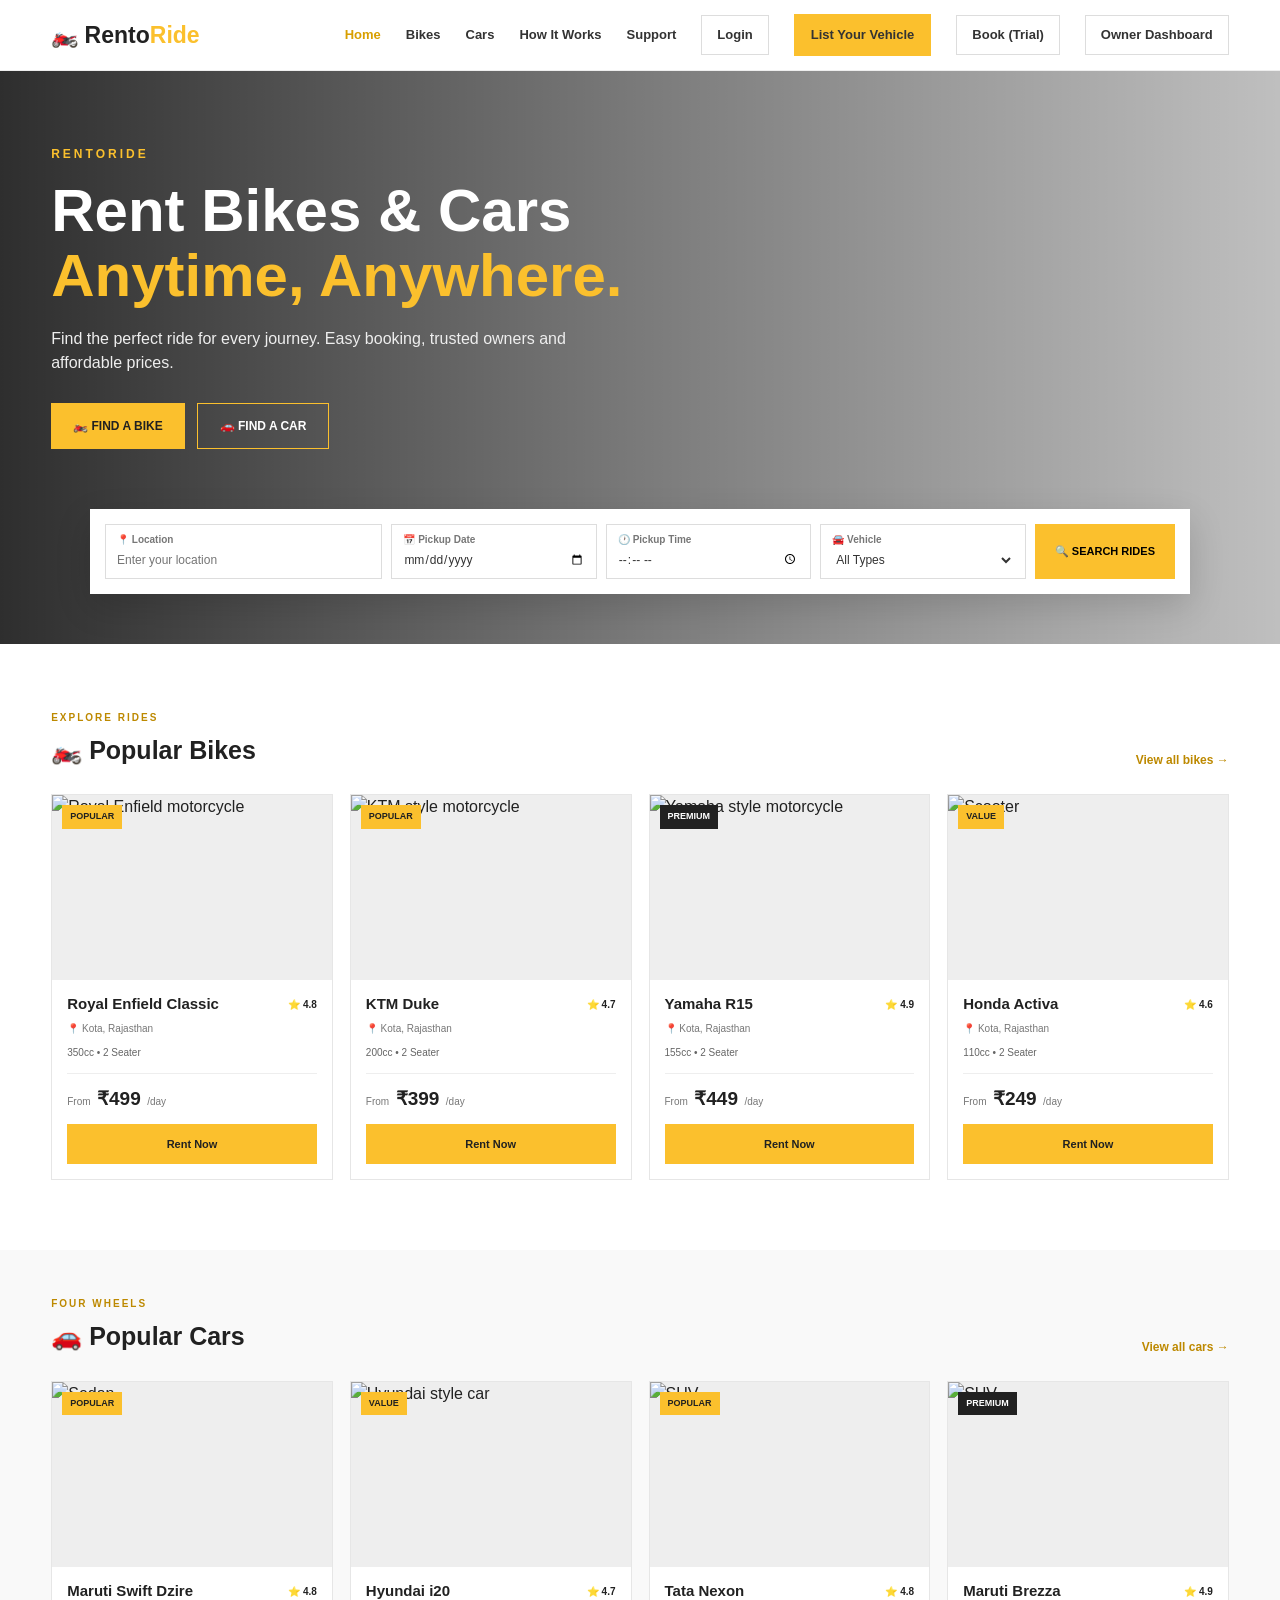
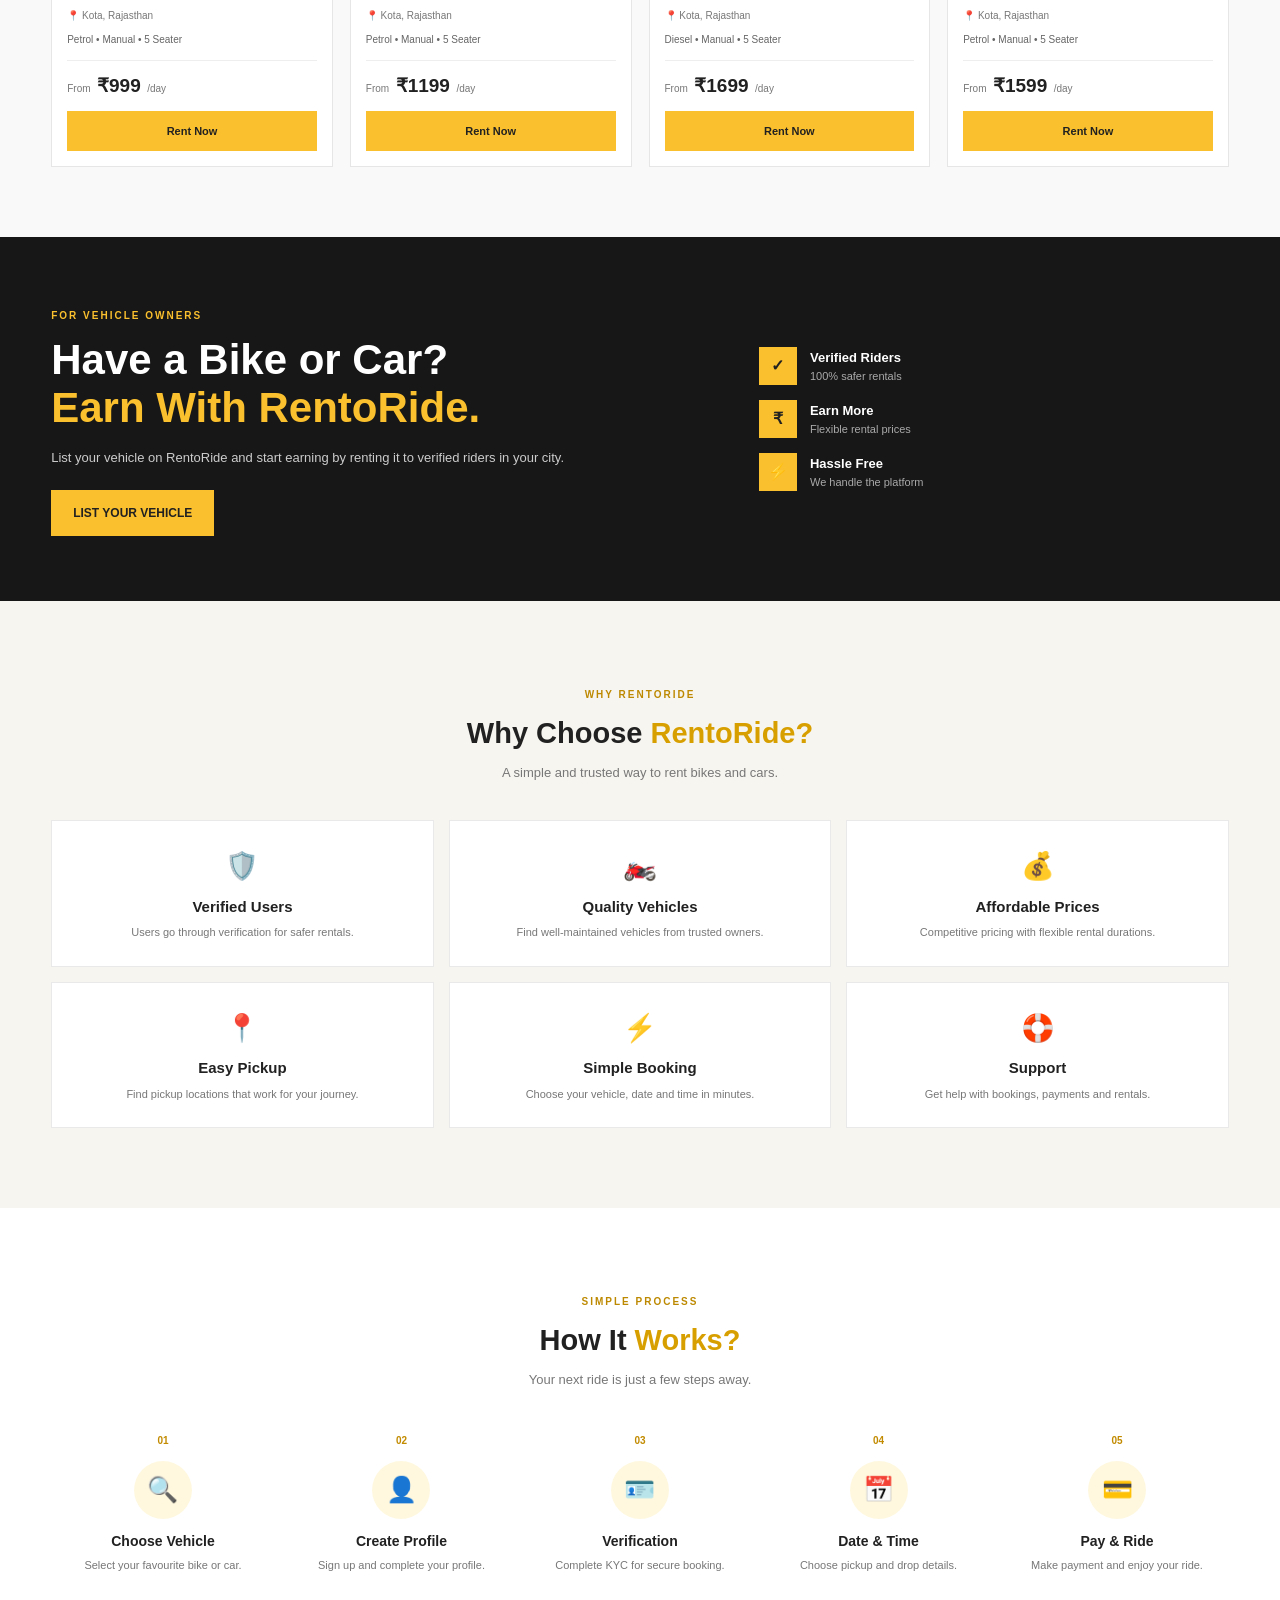
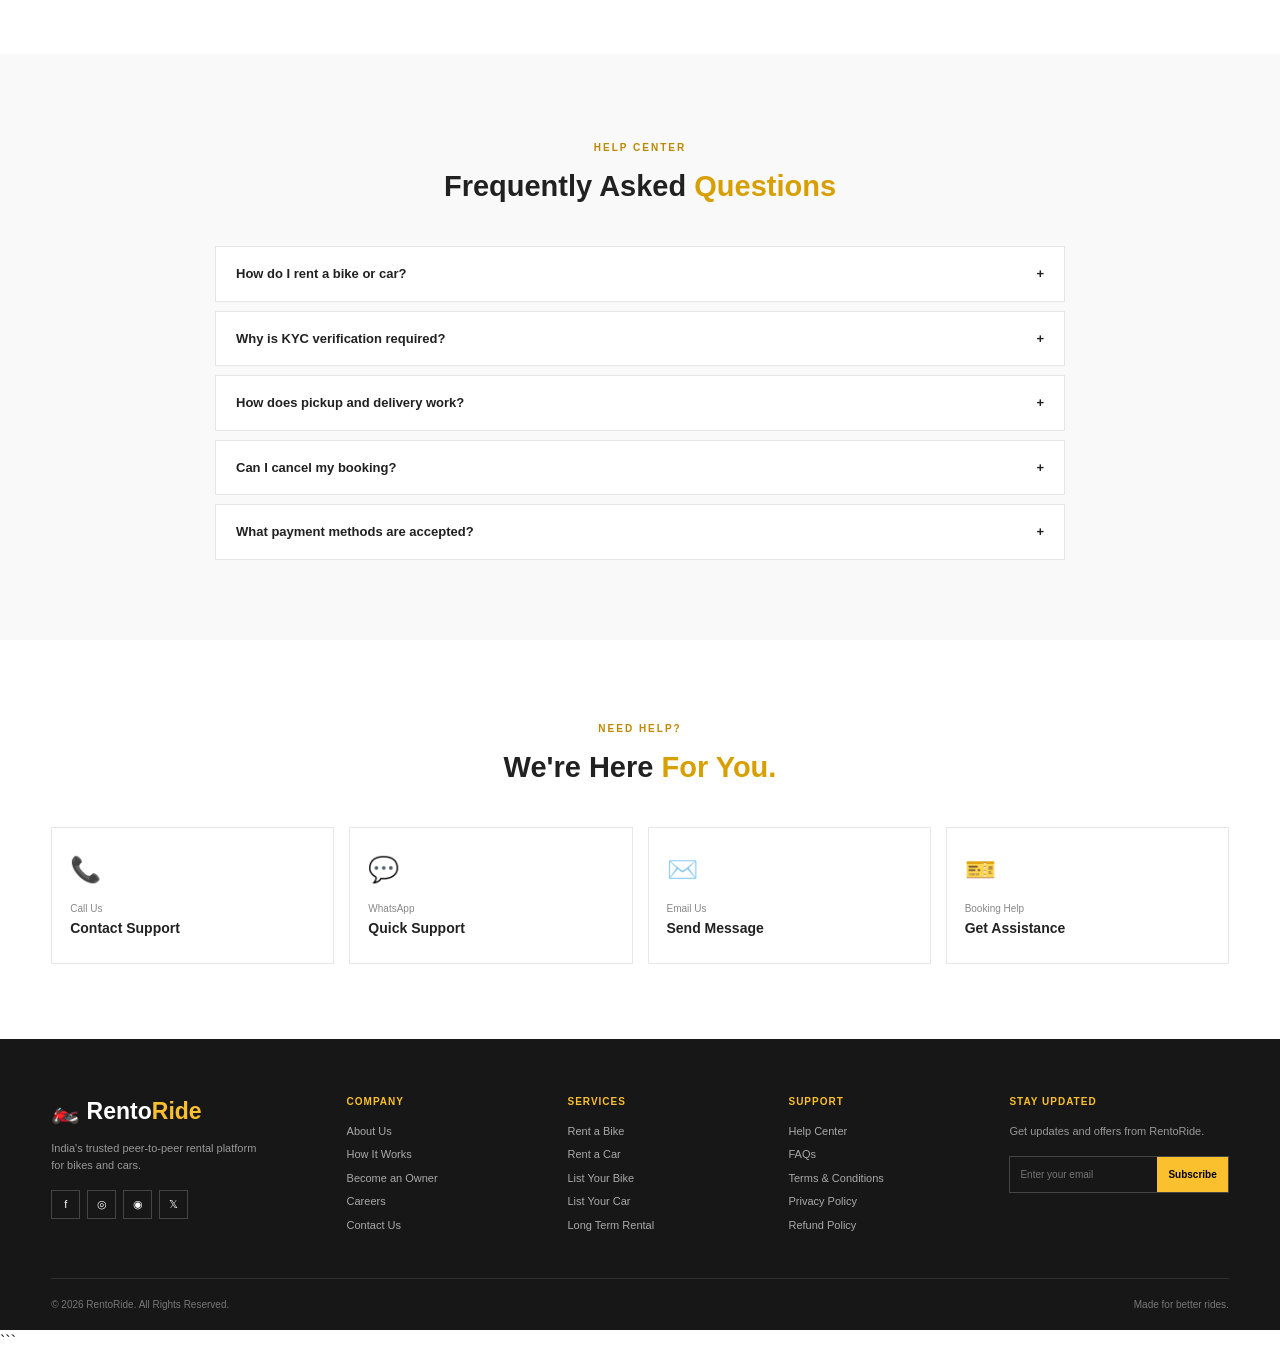
==== commit f76915fa: "Add files via upload" ====
--- a/index.html
+++ b/index.html
@@ -28,6 +28,7 @@
       <a href="#support">Support</a>
       <a href="login.html" class="login-btn">Login</a>
       <a href="list-vehicle.html" class="list-btn">List Your Vehicle</a>
+      <a href="dashboard.html" class="login-btn">Book (Trial)</a>
       <a href="owner-dashboard.html" class="login-btn">Owner Dashboard</a>
     </nav>
 
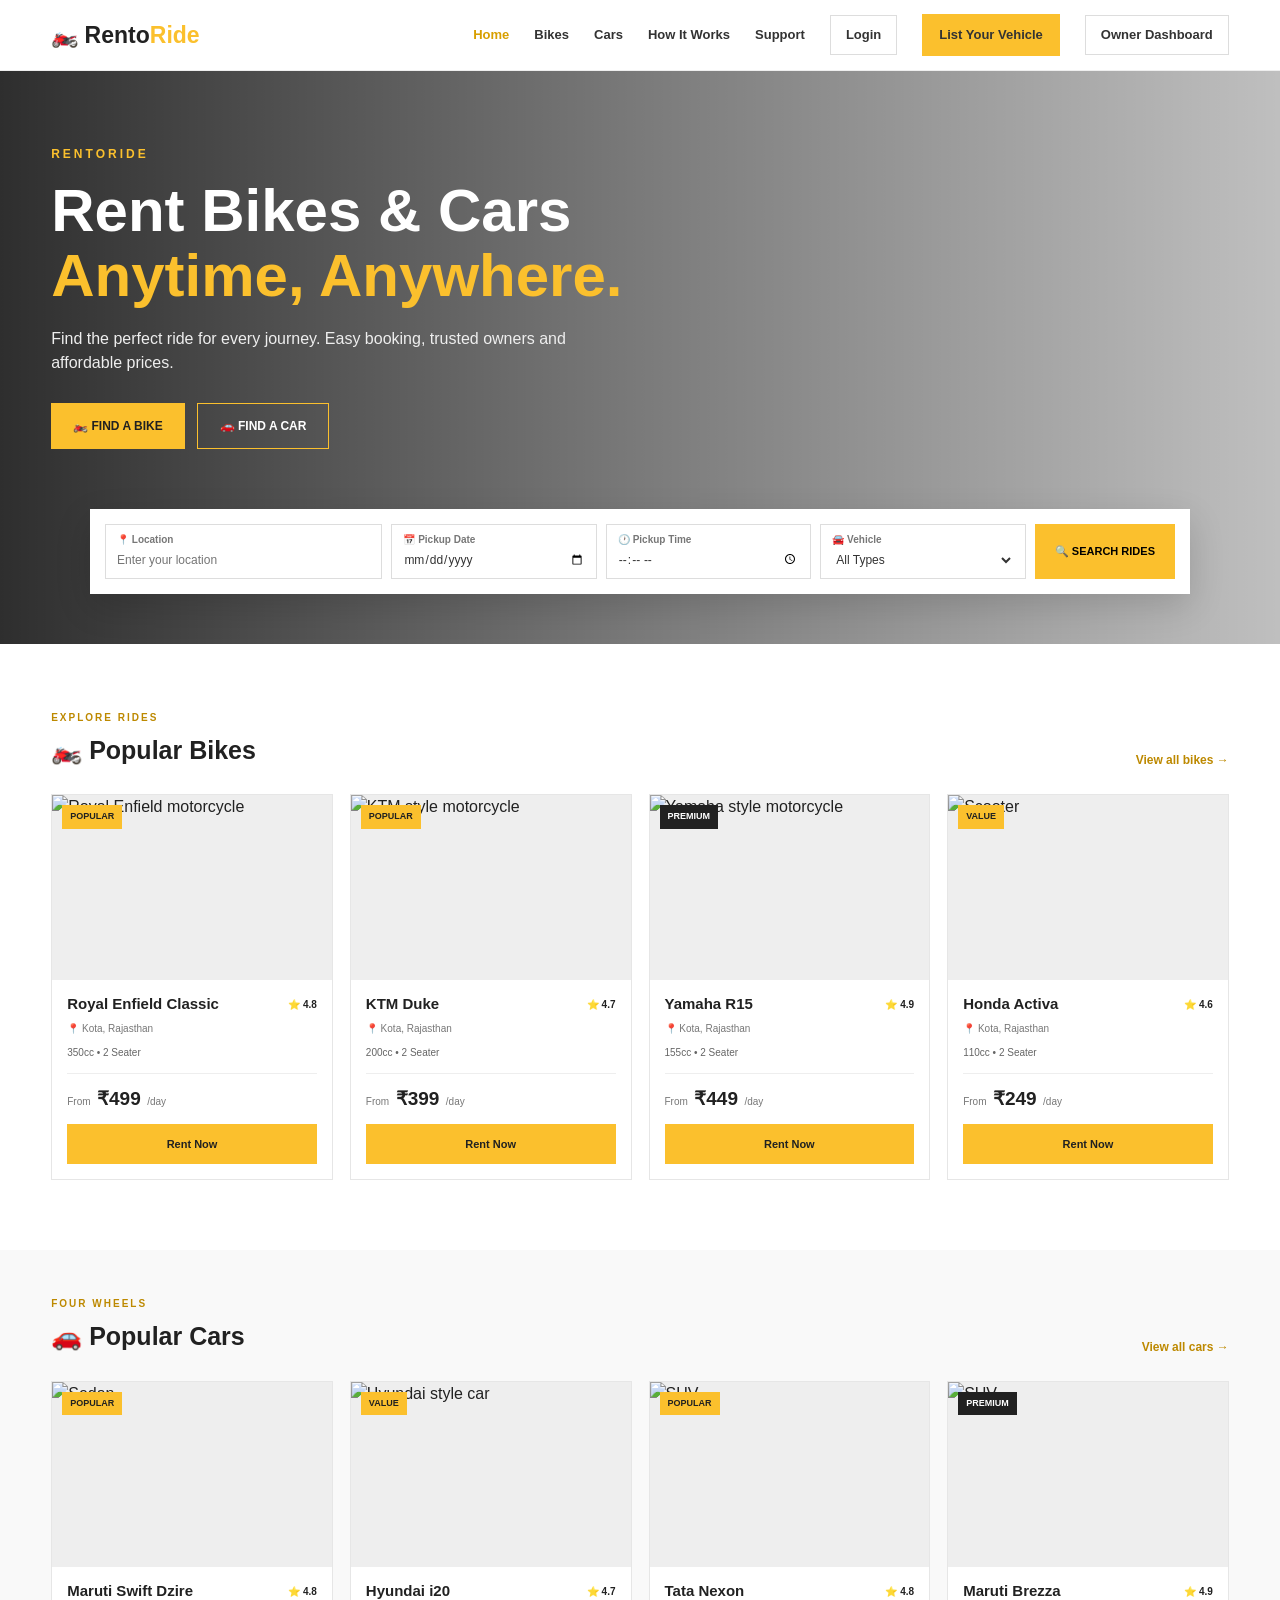
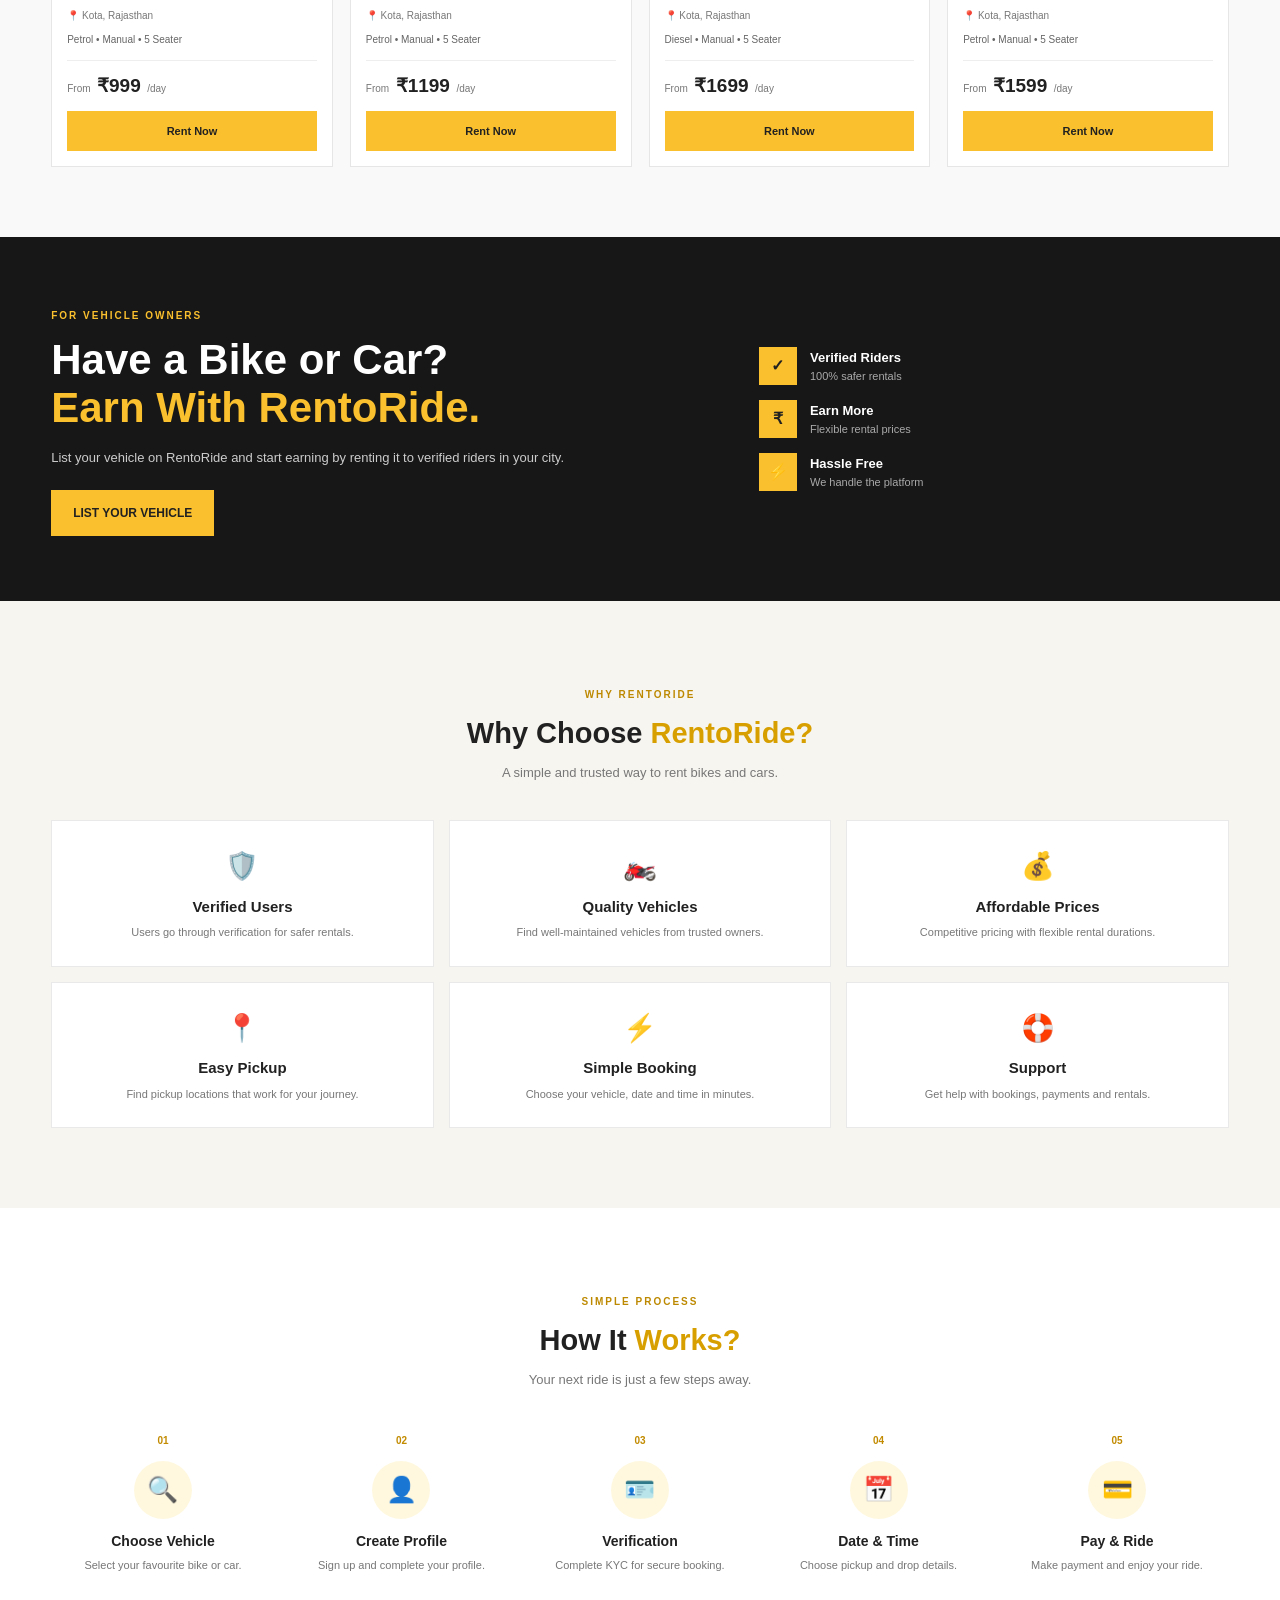
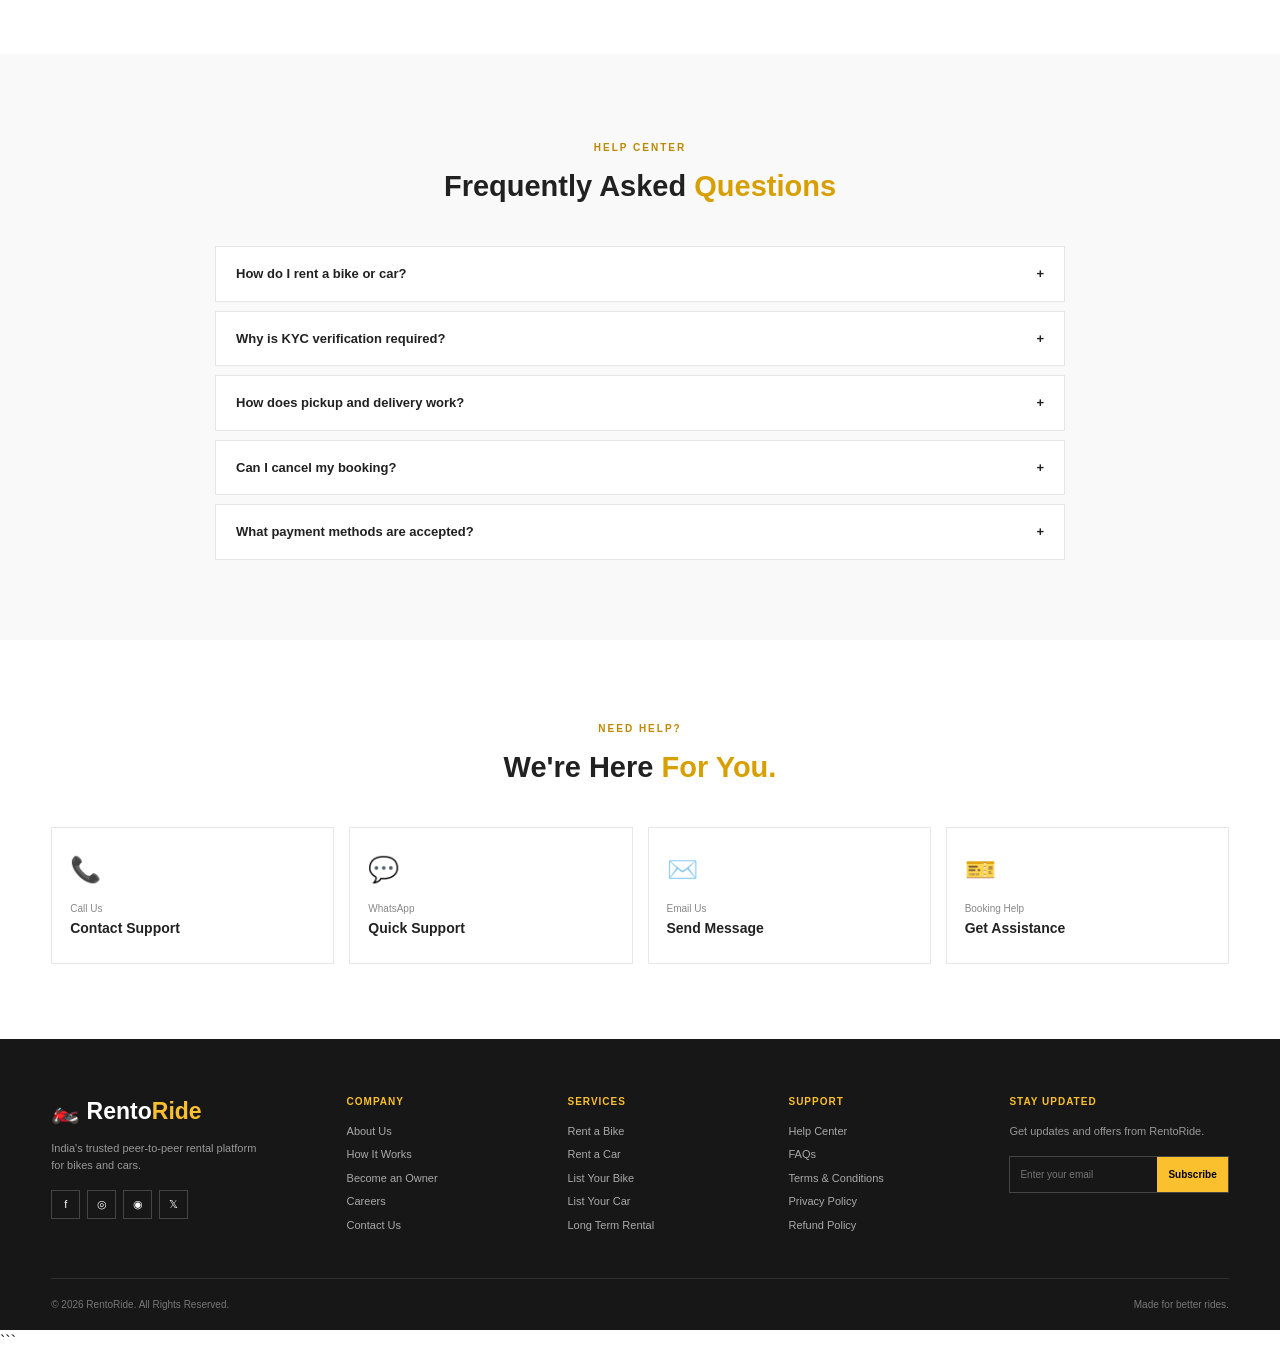
==== commit f40cff2e: "Add files via upload" ====
--- a/index.html
+++ b/index.html
@@ -5,6 +5,7 @@
   <meta name="viewport" content="width=device-width, initial-scale=1.0">
   <title>RentoRide | Rent Bikes & Cars</title>
   <meta name="description" content="Rent bikes and cars anytime, anywhere with RentoRide.">
+  <link rel="stylesheet" href="css/variables.css">
   <link rel="stylesheet" href="css/home.css">
 </head>
 
@@ -28,7 +29,6 @@
       <a href="#support">Support</a>
       <a href="login.html" class="login-btn">Login</a>
       <a href="list-vehicle.html" class="list-btn">List Your Vehicle</a>
-      <a href="dashboard.html" class="login-btn">Book (Trial)</a>
       <a href="owner-dashboard.html" class="login-btn">Owner Dashboard</a>
     </nav>
 
@@ -874,6 +874,7 @@
 </footer>
 
 
+<script src="js/utils.js"></script>
 <script src="js/home.js"></script>
 
 </body>
--- a/css/variables.css
+++ b/css/variables.css
@@ -0,0 +1,51 @@
+/* =========================================================
+   RentoRide — Design Tokens
+   Include this FIRST, before any other stylesheet:
+   <link rel="stylesheet" href="css/variables.css">
+   <link rel="stylesheet" href="css/bikes.css">
+
+   Replaces these hardcoded values found across the site:
+   - #fbc02d  (home.css, bikes.css, index.css, dashboard.css,
+               add-bike.css, style.css)
+   - #ffd400  (login.css, my-bookings.css, list-vehicle.css)
+   - #ffd21f / #ffc400 (owner-dashboard.css, admin.css,
+               admin-login.css)
+
+   Standardized on #ffd400 — closest to true "gold" without
+   skewing orange (#fbc02d) or pale (#ffd21f).
+   ========================================================= */
+
+:root {
+
+  /* BRAND */
+  --brand-yellow: #ffd400;
+  --brand-yellow-light: #fff8d6;
+  --brand-yellow-dark: #e9c200;
+
+  /* NEUTRALS — light theme (home, bikes, dashboard, login) */
+  --surface-white: #ffffff;
+  --surface-bg: #f5f5f5;
+  --surface-bg-alt: #f7f5f0;
+  --text-primary: #151515;
+  --text-muted: #858585;
+  --border-light: #e5e5e5;
+
+  /* NEUTRALS — dark theme (admin, owner-dashboard) */
+  --surface-black: #080808;
+  --surface-black-2: #111111;
+  --surface-black-3: #171717;
+  --border-dark: rgba(255, 255, 255, 0.09);
+  --text-on-dark: #f4f7fb;
+  --text-muted-on-dark: #9b9b9b;
+
+  /* STATUS */
+  --status-danger: #d93030;
+  --status-success: #2eaa55;
+  --status-warning: #e0a600;
+
+  /* STANDARD BREAKPOINTS — use these instead of ad-hoc values
+     Small mobile:  max-width: 480px
+     Mobile:        max-width: 768px
+     Tablet:        max-width: 1024px
+     Small desktop: max-width: 1280px */
+}
